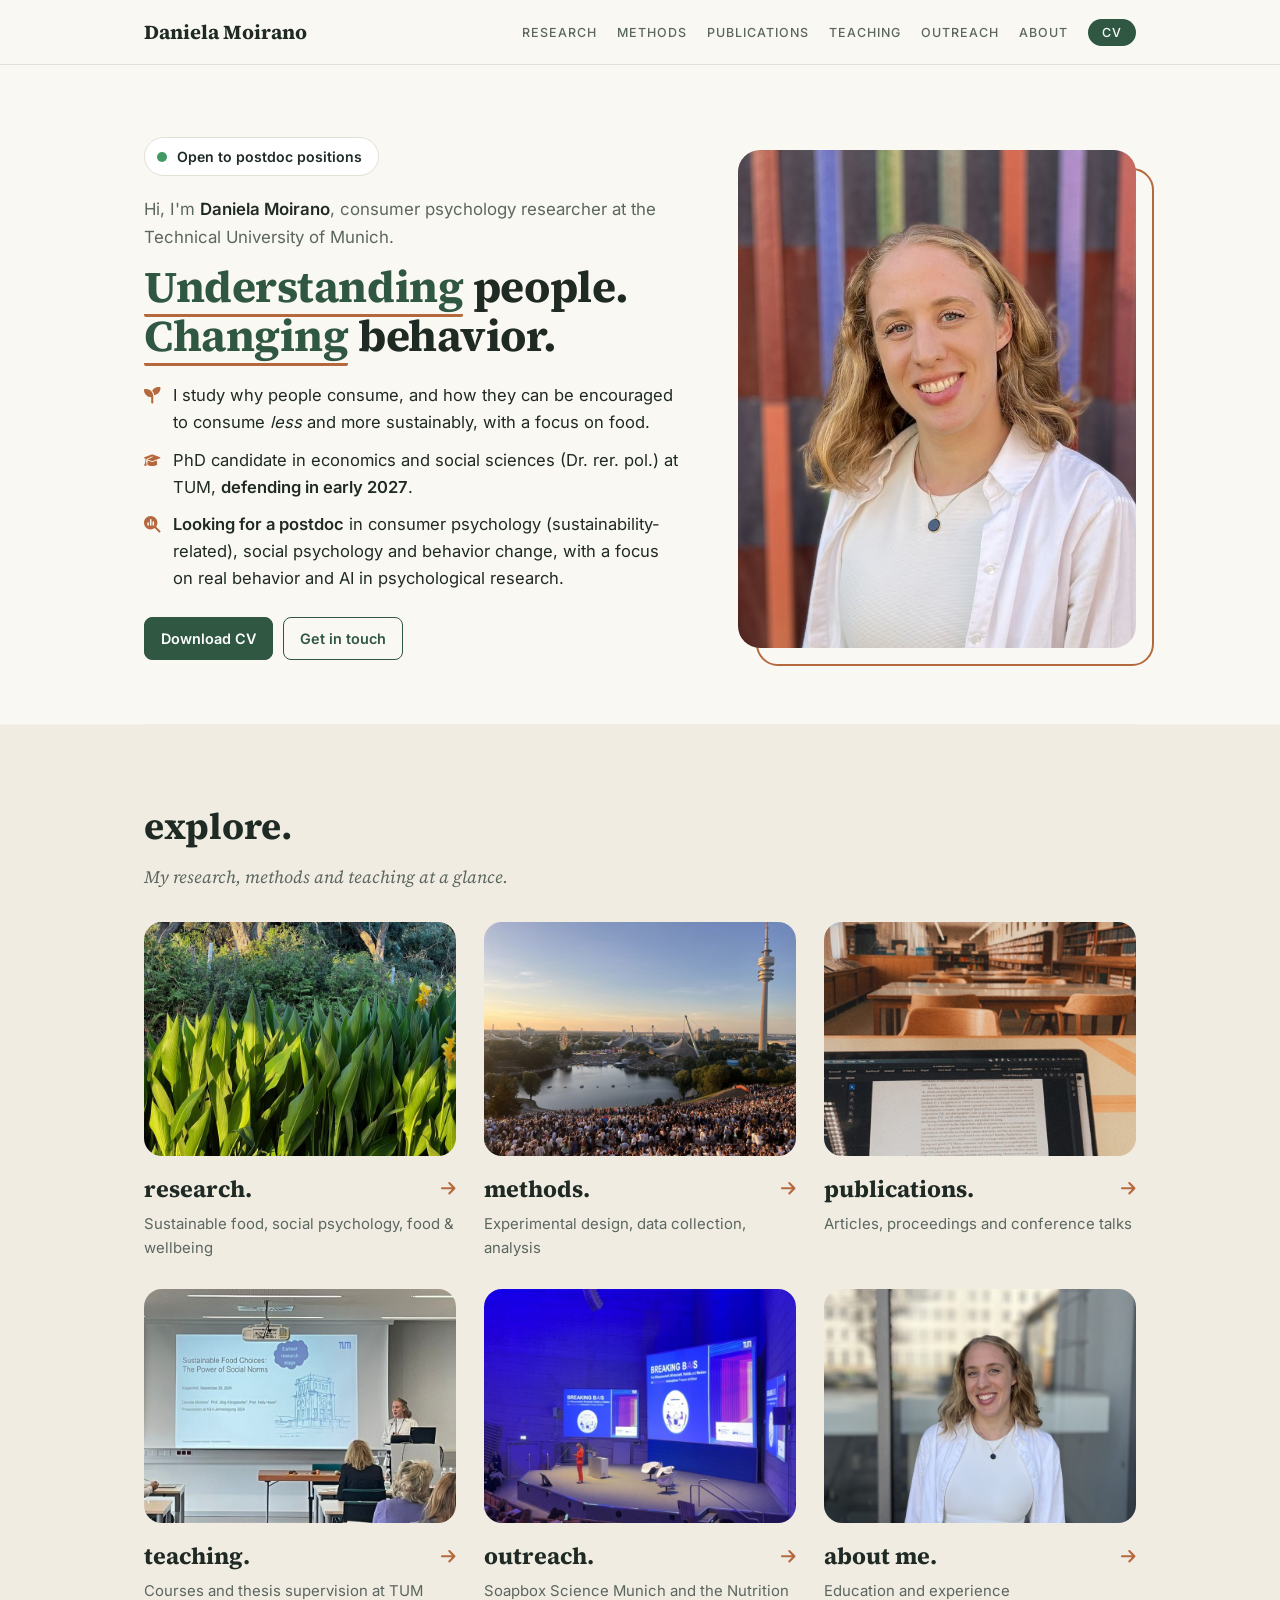
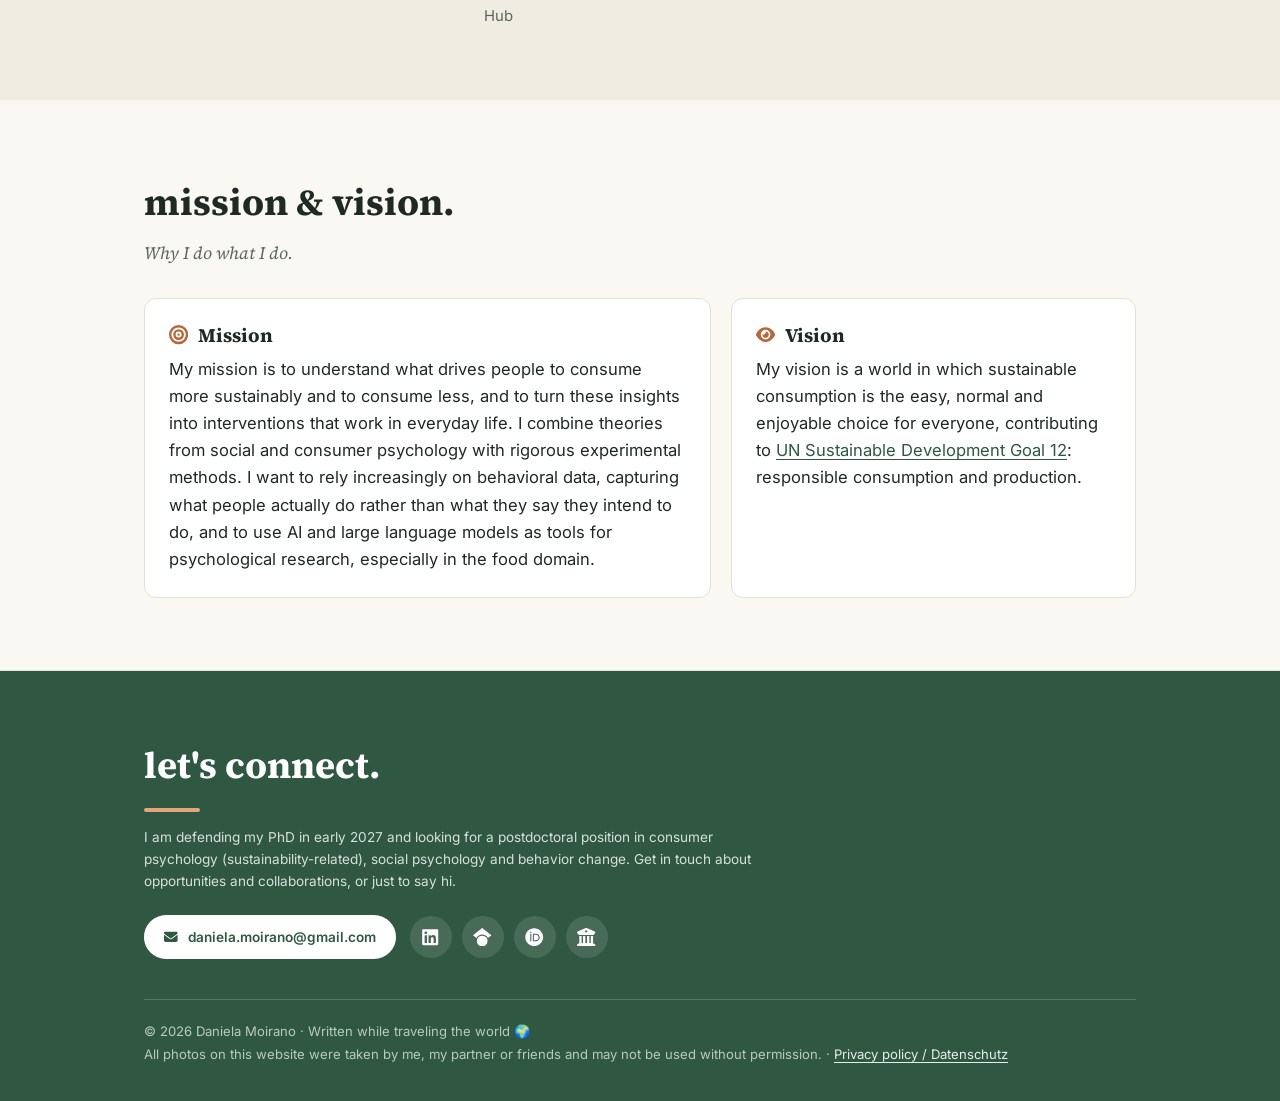
==== index.html @ 299b9a3d "Add files via upload" ====
<!doctype html>
<html lang="en-US">
<head>
<meta charset="utf-8">
<meta name="viewport" content="width=device-width, initial-scale=1">
<title>Daniela Moirano</title>
<meta name="description" content="Daniela Moirano is a consumer psychology researcher at the Technical University of Munich studying sustainable and reduced consumption. Defending her PhD in early 2027 and looking for a postdoc.">

<link rel="stylesheet" href="style.css">
</head>
<body>
<header>
  <div class="wrap bar">
    <a class="brand" href="index.html">Daniela Moirano</a>
    <nav>
      <button class="menu-btn" aria-label="Open menu" onclick="document.getElementById('nav').classList.toggle('open')">Menu</button>
      <ul id="nav">
        <li><a href="research.html">Research</a></li>
        <li><a href="methods.html">Methods</a></li>
        <li><a href="publications.html">Publications</a></li>
        <li><a href="teaching.html">Teaching</a></li>
        <li><a href="outreach.html">Outreach</a></li>
        <li><a href="about.html">About</a></li>
        <li><a class="cv" href="CV_Daniela_Moirano.pdf" target="_blank" rel="noopener">CV</a></li>
      </ul>
    </nav>
  </div>
</header>
<main class="wrap">
  <div class="home-hero">
    <div>
      <p class="status"><span class="dot" aria-hidden="true"></span>Open to postdoc positions</p>
      <p class="hello">Hi, I'm <strong>Daniela Moirano</strong>, consumer psychology researcher at the Technical University of Munich.</p>
      <h1 class="big"><span class="hl">Understanding</span> people.<br><span class="hl">Changing</span> behavior.</h1>
      <ul class="facts">
        <li><svg class="ic" viewBox="0 0 512 512" aria-hidden="true"><path d="M512 32c0 113.6-84.6 207.5-194.2 222c-7.1-53.4-30.6-101.6-65.3-139.3C290.8 46.3 364 0 448 0l32 0c17.7 0 32 14.3 32 32zM0 96C0 78.3 14.3 64 32 64l32 0c123.7 0 224 100.3 224 224l0 32 0 160c0 17.7-14.3 32-32 32s-32-14.3-32-32l0-160C100.3 320 0 219.7 0 96z"/></svg><span>I study why people consume, and how they can be encouraged to consume <em>less</em> and more sustainably, with a focus on food.</span></li>
        <li><svg class="ic" viewBox="0 0 640 512" aria-hidden="true"><path d="M320 32c-8.1 0-16.1 1.4-23.7 4.1L15.8 137.4C6.3 140.9 0 149.9 0 160s6.3 19.1 15.8 22.6l57.9 20.9C57.3 229.3 48 259.8 48 291.9l0 28.1c0 28.4-10.8 57.7-22.3 80.8c-6.5 13-13.9 25.8-22.5 37.6C0 442.7-.9 448.3 .9 453.4s6 8.9 11.2 10.2l64 16c4.2 1.1 8.7 .3 12.4-2s6.3-6.1 7.1-10.4c8.6-42.8 4.3-81.2-2.1-108.7C90.3 344.3 86 329.8 80 316.5l0-24.6c0-30.2 10.2-58.7 27.9-81.5c12.9-15.5 29.6-28 49.2-35.7l157-61.7c8.2-3.2 17.5 .8 20.7 9s-.8 17.5-9 20.7l-157 61.7c-12.4 4.9-23.3 12.4-32.2 21.6l159.6 57.6c7.6 2.7 15.6 4.1 23.7 4.1s16.1-1.4 23.7-4.1L624.2 182.6c9.5-3.4 15.8-12.5 15.8-22.6s-6.3-19.1-15.8-22.6L343.7 36.1C336.1 33.4 328.1 32 320 32zM128 408c0 35.3 86 72 192 72s192-36.7 192-72L496.7 262.6 354.5 314c-11.1 4-22.8 6-34.5 6s-23.5-2-34.5-6L143.3 262.6 128 408z"/></svg><span>PhD candidate in economics and social sciences (Dr. rer. pol.) at TUM, <strong>defending in early 2027</strong>.</span></li>
        <li><svg class="ic" viewBox="0 0 512 512" aria-hidden="true"><path d="M416 208c0 45.9-14.9 88.3-40 122.7L502.6 457.4c12.5 12.5 12.5 32.8 0 45.3s-32.8 12.5-45.3 0L330.7 376c-34.4 25.2-76.8 40-122.7 40C93.1 416 0 322.9 0 208S93.1 0 208 0S416 93.1 416 208zm-312 8l0 64c0 13.3 10.7 24 24 24s24-10.7 24-24l0-64c0-13.3-10.7-24-24-24s-24 10.7-24 24zm80-96l0 160c0 13.3 10.7 24 24 24s24-10.7 24-24l0-160c0-13.3-10.7-24-24-24s-24 10.7-24 24zm80 64l0 96c0 13.3 10.7 24 24 24s24-10.7 24-24l0-96c0-13.3-10.7-24-24-24s-24 10.7-24 24z"/></svg><span><strong>Looking for a postdoc</strong> in consumer psychology (sustainability-related), social psychology and behavior change, with a focus on real behavior and AI in psychological research.</span></li>
      </ul>
      <div class="links">
        <a class="btn primary" href="CV_Daniela_Moirano.pdf" target="_blank" rel="noopener">Download CV</a>
        <a class="btn" href="#contact">Get in touch</a>
      </div>
    </div>
    <div class="portrait-wrap"><img src="portrait.jpg" alt="Portrait of Daniela Moirano"></div>
  </div>

  <section id="explore">
    <h2 class="lower">explore.</h2>
    <p class="kicker">My research, methods and teaching at a glance.</p>
    <div class="tiles">
    <a class="tile" href="research.html">
      <div class="img"><img src="tile-research.jpg" alt="Green leaves in evening sunlight" loading="lazy"></div>
      <div class="cap"><span>research.</span><svg class="ic" viewBox="0 0 448 512" aria-hidden="true"><path d="M438.6 278.6c12.5-12.5 12.5-32.8 0-45.3l-160-160c-12.5-12.5-32.8-12.5-45.3 0s-12.5 32.8 0 45.3L338.8 224 32 224c-17.7 0-32 14.3-32 32s14.3 32 32 32l306.7 0L233.4 393.4c-12.5 12.5-12.5 32.8 0 45.3s32.8 12.5 45.3 0l160-160z"/></svg></div>
      <p>Sustainable food, social psychology, food &amp; wellbeing</p>
    </a>
    <a class="tile" href="methods.html">
      <div class="img"><img src="tile-methods.jpg" alt="A large crowd at the Olympiapark in Munich" loading="lazy"></div>
      <div class="cap"><span>methods.</span><svg class="ic" viewBox="0 0 448 512" aria-hidden="true"><path d="M438.6 278.6c12.5-12.5 12.5-32.8 0-45.3l-160-160c-12.5-12.5-32.8-12.5-45.3 0s-12.5 32.8 0 45.3L338.8 224 32 224c-17.7 0-32 14.3-32 32s14.3 32 32 32l306.7 0L233.4 393.4c-12.5 12.5-12.5 32.8 0 45.3s32.8 12.5 45.3 0l160-160z"/></svg></div>
      <p>Experimental design, data collection, analysis</p>
    </a>
    <a class="tile" href="publications.html">
      <div class="img"><img src="tile-publications.jpg" alt="Reading research papers in a university library" loading="lazy"></div>
      <div class="cap"><span>publications.</span><svg class="ic" viewBox="0 0 448 512" aria-hidden="true"><path d="M438.6 278.6c12.5-12.5 12.5-32.8 0-45.3l-160-160c-12.5-12.5-32.8-12.5-45.3 0s-12.5 32.8 0 45.3L338.8 224 32 224c-17.7 0-32 14.3-32 32s14.3 32 32 32l306.7 0L233.4 393.4c-12.5 12.5-12.5 32.8 0 45.3s32.8 12.5 45.3 0l160-160z"/></svg></div>
      <p>Articles, proceedings and conference talks</p>
    </a>
    <a class="tile" href="teaching.html">
      <div class="img"><img src="tile-teaching.jpg" alt="Daniela Moirano presenting at the Konsum &amp; Verhalten conference in Klagenfurt" loading="lazy"></div>
      <div class="cap"><span>teaching.</span><svg class="ic" viewBox="0 0 448 512" aria-hidden="true"><path d="M438.6 278.6c12.5-12.5 12.5-32.8 0-45.3l-160-160c-12.5-12.5-32.8-12.5-45.3 0s-12.5 32.8 0 45.3L338.8 224 32 224c-17.7 0-32 14.3-32 32s14.3 32 32 32l306.7 0L233.4 393.4c-12.5 12.5-12.5 32.8 0 45.3s32.8 12.5 45.3 0l160-160z"/></svg></div>
      <p>Courses and thesis supervision at TUM</p>
    </a>
    <a class="tile" href="outreach.html">
      <div class="img"><img src="tile-outreach.jpg" alt="The Breaking BAIS event in a lecture hall at the Technical University of Munich" loading="lazy"></div>
      <div class="cap"><span>outreach.</span><svg class="ic" viewBox="0 0 448 512" aria-hidden="true"><path d="M438.6 278.6c12.5-12.5 12.5-32.8 0-45.3l-160-160c-12.5-12.5-32.8-12.5-45.3 0s-12.5 32.8 0 45.3L338.8 224 32 224c-17.7 0-32 14.3-32 32s14.3 32 32 32l306.7 0L233.4 393.4c-12.5 12.5-12.5 32.8 0 45.3s32.8 12.5 45.3 0l160-160z"/></svg></div>
      <p>Soapbox Science Munich and the Nutrition Hub</p>
    </a>
    <a class="tile" href="about.html">
      <div class="img"><img src="tile-about.jpg" alt="Portrait of Daniela Moirano" loading="lazy"></div>
      <div class="cap"><span>about me.</span><svg class="ic" viewBox="0 0 448 512" aria-hidden="true"><path d="M438.6 278.6c12.5-12.5 12.5-32.8 0-45.3l-160-160c-12.5-12.5-32.8-12.5-45.3 0s-12.5 32.8 0 45.3L338.8 224 32 224c-17.7 0-32 14.3-32 32s14.3 32 32 32l306.7 0L233.4 393.4c-12.5 12.5-12.5 32.8 0 45.3s32.8 12.5 45.3 0l160-160z"/></svg></div>
      <p>Education and experience</p>
    </a>
    </div>
  </section>

  <section id="mission">
    <h2 class="lower">mission &amp; vision.</h2>
    <p class="kicker">Why I do what I do.</p>
    <div class="mv">
      <div class="card">
        <h3><svg class="ic" viewBox="0 0 512 512" aria-hidden="true"><path d="M448 256A192 192 0 1 0 64 256a192 192 0 1 0 384 0zM0 256a256 256 0 1 1 512 0A256 256 0 1 1 0 256zm256 80a80 80 0 1 0 0-160 80 80 0 1 0 0 160zm0-224a144 144 0 1 1 0 288 144 144 0 1 1 0-288zM224 256a32 32 0 1 1 64 0 32 32 0 1 1 -64 0z"/></svg> Mission</h3>
        <p style="margin:0">My mission is to understand what drives people to consume more sustainably and to consume less, and to turn these insights into interventions that work in everyday life. I combine theories from social and consumer psychology with rigorous experimental methods. I want to rely increasingly on behavioral data, capturing what people actually do rather than what they say they intend to do, and to use AI and large language models as tools for psychological research, especially in the food domain.</p>
      </div>
      <div class="card vision">
        <h3><svg class="ic" viewBox="0 0 576 512" aria-hidden="true"><path d="M288 32c-80.8 0-145.5 36.8-192.6 80.6C48.6 156 17.3 208 2.5 243.7c-3.3 7.9-3.3 16.7 0 24.6C17.3 304 48.6 356 95.4 399.4C142.5 443.2 207.2 480 288 480s145.5-36.8 192.6-80.6c46.8-43.5 78.1-95.4 93-131.1c3.3-7.9 3.3-16.7 0-24.6c-14.9-35.7-46.2-87.7-93-131.1C433.5 68.8 368.8 32 288 32zM144 256a144 144 0 1 1 288 0 144 144 0 1 1 -288 0zm144-64c0 35.3-28.7 64-64 64c-7.1 0-13.9-1.2-20.3-3.3c-5.5-1.8-11.9 1.6-11.7 7.4c.3 6.9 1.3 13.8 3.2 20.7c13.7 51.2 66.4 81.6 117.6 67.9s81.6-66.4 67.9-117.6c-11.1-41.5-47.8-69.4-88.6-71.1c-5.8-.2-9.2 6.1-7.4 11.7c2.1 6.4 3.3 13.2 3.3 20.3z"/></svg> Vision</h3>
        <p style="margin:0">My vision is a world in which sustainable consumption is the easy, normal and enjoyable choice for everyone, contributing to <a href="https://sdgs.un.org/goals/goal12" target="_blank" rel="noopener">UN Sustainable Development Goal 12</a>: responsible consumption and production.</p>
      </div>
    </div>
  </section>
</main>
<footer class="connect" id="contact">
  <div class="wrap">
    <h2>let's connect.</h2>
    <p>I am defending my PhD in early 2027 and looking for a postdoctoral position in consumer psychology (sustainability-related), social psychology and behavior change. Get in touch about opportunities and collaborations, or just to say hi.</p>
    <div class="row">
      <a class="mailbtn" href="mailto:daniela.moirano@gmail.com"><svg class="ic" viewBox="0 0 512 512" aria-hidden="true"><path d="M48 64C21.5 64 0 85.5 0 112c0 15.1 7.1 29.3 19.2 38.4L236.8 313.6c11.4 8.5 27 8.5 38.4 0L492.8 150.4c12.1-9.1 19.2-23.3 19.2-38.4c0-26.5-21.5-48-48-48L48 64zM0 176L0 384c0 35.3 28.7 64 64 64l384 0c35.3 0 64-28.7 64-64l0-208L294.4 339.2c-22.8 17.1-54 17.1-76.8 0L0 176z"/></svg> daniela.moirano@gmail.com</a>
      <ul class="social">
        <li><a href="https://www.linkedin.com/in/daniela-moirano/" target="_blank" rel="noopener" aria-label="LinkedIn" title="LinkedIn"><svg class="ic" viewBox="0 0 448 512" aria-hidden="true"><path d="M416 32H31.9C14.3 32 0 46.5 0 64.3v383.4C0 465.5 14.3 480 31.9 480H416c17.6 0 32-14.5 32-32.3V64.3c0-17.8-14.4-32.3-32-32.3zM135.4 416H69V202.2h66.5V416zm-33.2-243c-21.3 0-38.5-17.3-38.5-38.5S80.9 96 102.2 96c21.2 0 38.5 17.3 38.5 38.5 0 21.3-17.2 38.5-38.5 38.5zm282.1 243h-66.4V312c0-24.8-.5-56.7-34.5-56.7-34.6 0-39.9 27-39.9 54.9V416h-66.4V202.2h63.7v29.2h.9c8.9-16.8 30.6-34.5 62.9-34.5 67.2 0 79.7 44.3 79.7 101.9V416z"/></svg></a></li>
        <li><a href="https://scholar.google.de/citations?hl=de&amp;user=YEidWJoAAAAJ" target="_blank" rel="noopener" aria-label="Google Scholar" title="Google Scholar"><svg class="ic" viewBox="0 0 512 512" aria-hidden="true"><path d="M390.9 298.5c0 0 0 .1 .1 .1c9.2 19.4 14.4 41.1 14.4 64C405.3 445.1 338.5 512 256 512s-149.3-66.9-149.3-149.3c0-22.9 5.2-44.6 14.4-64h0c1.7-3.6 3.6-7.2 5.6-10.7c4.4-7.6 9.4-14.7 15-21.3c27.4-32.6 68.5-53.3 114.4-53.3c33.6 0 64.6 11.1 89.6 29.9c9.1 6.9 17.4 14.7 24.8 23.5c5.6 6.6 10.6 13.8 15 21.3c2 3.4 3.8 7 5.5 10.5zm26.4-18.8c-30.1-58.4-91-98.4-161.3-98.4s-131.2 40-161.3 98.4L0 202.7 256 0 512 202.7l-94.7 77.1z"/></svg></a></li>
        <li><a href="https://orcid.org/0009-0006-2836-2953" target="_blank" rel="noopener" aria-label="ORCID" title="ORCID"><svg class="ic" viewBox="0 0 512 512" aria-hidden="true"><path d="M294.75 188.19h-45.92V342h47.47c67.62 0 83.12-51.34 83.12-76.91 0-41.64-26.54-76.9-84.67-76.9zM256 8C119 8 8 119 8 256s111 248 248 248 248-111 248-248S393 8 256 8zm-80.79 360.76h-29.84v-207.5h29.84zm-14.92-231.14a19.57 19.57 0 1 1 19.57-19.57 19.64 19.64 0 0 1-19.57 19.57zM300 369h-81V161.26h80.6c76.73 0 110.44 54.83 110.44 103.85C410 318.39 368.38 369 300 369z"/></svg></a></li>
        <li><a href="https://www.hs.mh.tum.de/mgt/team/wissenschaftliche-mitarbeiter-innen/kurzprofil-daniela-moirano/" target="_blank" rel="noopener" aria-label="Institutional profile at TUM" title="Institutional profile (TUM)"><svg class="ic" viewBox="0 0 512 512" aria-hidden="true"><path d="M243.4 2.6l-224 96c-14 6-21.8 21-18.7 35.8S16.8 160 32 160l0 8c0 13.3 10.7 24 24 24l400 0c13.3 0 24-10.7 24-24l0-8c15.2 0 28.3-10.7 31.3-25.6s-4.8-29.9-18.7-35.8l-224-96c-8-3.4-17.2-3.4-25.2 0zM128 224l-64 0 0 196.3c-.6 .3-1.2 .7-1.8 1.1l-48 32c-11.7 7.8-17 22.4-12.9 35.9S17.9 512 32 512l448 0c14.1 0 26.5-9.2 30.6-22.7s-1.1-28.1-12.9-35.9l-48-32c-.6-.4-1.2-.7-1.8-1.1L448 224l-64 0 0 192-40 0 0-192-64 0 0 192-48 0 0-192-64 0 0 192-40 0 0-192zM256 64a32 32 0 1 1 0 64 32 32 0 1 1 0-64z"/></svg></a></li>
      </ul>
    </div>
    <div class="legal">© <span class="yr">2026</span> Daniela Moirano · Written while traveling the world 🌍<br>All photos on this website were taken by me, my partner or friends and may not be used without permission. · <a href="privacy.html">Privacy policy / Datenschutz</a></div>
  </div>
</footer>
<script>document.querySelectorAll('.yr').forEach(e=>e.textContent=new Date().getFullYear());</script>
</body>
</html>
---- style.css ----
/* Fonts: Inter and Source Serif 4 (SIL Open Font License), hosted locally */
@font-face{font-family:"Inter"; font-style:normal; font-weight:400; font-display:swap; src:url("inter-latin-400-normal.woff2") format("woff2")}
@font-face{font-family:"Inter"; font-style:normal; font-weight:500; font-display:swap; src:url("inter-latin-500-normal.woff2") format("woff2")}
@font-face{font-family:"Inter"; font-style:normal; font-weight:600; font-display:swap; src:url("inter-latin-600-normal.woff2") format("woff2")}
@font-face{font-family:"Source Serif 4"; font-style:normal; font-weight:400; font-display:swap; src:url("source-serif-4-latin-400-normal.woff2") format("woff2")}
@font-face{font-family:"Source Serif 4"; font-style:normal; font-weight:600; font-display:swap; src:url("source-serif-4-latin-600-normal.woff2") format("woff2")}
@font-face{font-family:"Source Serif 4"; font-style:normal; font-weight:700; font-display:swap; src:url("source-serif-4-latin-700-normal.woff2") format("woff2")}
@font-face{font-family:"Source Serif 4"; font-style:italic; font-weight:400; font-display:swap; src:url("source-serif-4-latin-400-italic.woff2") format("woff2")}

  :root{
    --bg:#faf8f3; --surface:#ffffff; --ink:#1f2a24; --muted:#5b665f;
    --line:#e3e0d6; --green:#2f5741; --green-soft:#e6eee7; --accent:#b5683c;
    --serif:"Source Serif 4", Georgia, serif;
    --sans:"Inter", system-ui, -apple-system, Segoe UI, sans-serif;
  }
  *{box-sizing:border-box}
  html{scroll-behavior:smooth; scroll-padding-top:72px}
  body{margin:0; background:var(--bg); color:var(--ink); font-family:var(--sans); font-size:16.5px; line-height:1.65}
  a{color:var(--green); text-underline-offset:3px}
  a:hover{color:var(--accent)}
  img{max-width:100%}
  .wrap{max-width:1040px; margin:0 auto; padding:0 24px}

  header{position:sticky; top:0; z-index:10; background:rgba(250,248,243,.94); backdrop-filter:blur(6px); border-bottom:1px solid var(--line)}
  .bar{display:flex; align-items:center; justify-content:space-between; gap:16px; height:64px}
  .brand{font-family:var(--serif); font-weight:700; font-size:1.25rem; color:var(--ink); text-decoration:none; white-space:nowrap}
  nav ul{list-style:none; display:flex; gap:20px; margin:0; padding:0}
  nav a{color:var(--muted); text-decoration:none; font-size:.92rem; font-weight:500}
  nav a:hover{color:var(--green)}
  .menu-btn{display:none; background:none; border:1px solid var(--line); border-radius:8px; padding:6px 10px; font:inherit; color:var(--ink)}

  .hero{display:grid; grid-template-columns:260px 1fr; gap:48px; align-items:center; padding:64px 0 48px}
  .photo{width:260px; height:325px; border-radius:14px; object-fit:cover; object-position:center 20%; display:block; background:var(--green-soft)}
  .eyebrow{font-size:.82rem; letter-spacing:.12em; text-transform:uppercase; color:var(--accent); font-weight:600; margin:0 0 10px}
  h1{font-family:var(--serif); font-size:2.7rem; line-height:1.15; margin:0 0 6px}
  .role{color:var(--muted); margin:0 0 20px; font-size:1.05rem}
  .lead{font-size:1.08rem; margin:0 0 20px}
  .tags{display:flex; flex-wrap:wrap; gap:8px; margin:0 0 22px; padding:0; list-style:none}
  .tags li{background:var(--green-soft); color:var(--green); border-radius:999px; padding:4px 12px; font-size:.85rem; font-weight:500}
  .links{display:flex; flex-wrap:wrap; gap:10px}
  .btn{display:inline-block; padding:9px 16px; border-radius:8px; border:1px solid var(--green); color:var(--green); text-decoration:none; font-weight:600; font-size:.9rem}
  .btn.primary{background:var(--green); color:#fff}
  .btn:hover{background:var(--accent); border-color:var(--accent); color:#fff}

  section{padding:56px 0; border-top:1px solid var(--line)}
  h2{font-family:var(--serif); font-size:1.85rem; margin:0 0 8px}
  .sub{color:var(--muted); margin:0 0 32px; max-width:720px}
  h3{font-family:var(--serif); font-size:1.2rem; margin:0 0 8px; line-height:1.3}
  .grid{display:grid; grid-template-columns:repeat(2,1fr); gap:20px}
  .card{background:var(--surface); border:1px solid var(--line); border-radius:12px; padding:24px}
  .card p{margin:0 0 10px}
  .card .meta{font-size:.86rem; color:var(--muted); margin:0}
  .card .num{font-family:var(--serif); color:var(--accent); font-weight:700; font-size:.95rem; display:block; margin-bottom:6px}

  .skills{display:grid; grid-template-columns:repeat(3,1fr); gap:20px}
  .skills ul{margin:0; padding-left:18px}
  .skills li{margin-bottom:4px}

  .pubs{list-style:none; padding:0; margin:0}
  .pubs li{padding:14px 0; border-bottom:1px dashed var(--line)}
  .pubs .status{display:inline-block; font-size:.74rem; font-weight:600; text-transform:uppercase; letter-spacing:.06em; color:var(--accent); margin-right:6px}
  .pubs .talk{color:var(--muted); font-size:.92rem}
  h3.group{font-family:var(--sans); font-size:.85rem; text-transform:uppercase; letter-spacing:.1em; color:var(--muted); margin:30px 0 4px}

  .timeline{list-style:none; padding:0; margin:0}
  .timeline li{display:grid; grid-template-columns:150px 1fr; gap:20px; padding:14px 0; border-bottom:1px solid var(--line)}
  .timeline .when{color:var(--muted); font-size:.92rem; font-variant-numeric:tabular-nums}
  .timeline strong{display:block}
  .timeline .note{color:var(--muted); font-size:.92rem; display:block}

  .outreach{display:grid; grid-template-columns:1.1fr 1fr; gap:32px; align-items:center}
  .gallery{display:grid; grid-template-columns:1fr; gap:12px; max-width:380px; justify-self:center}
  .gallery img{width:100%; aspect-ratio:3/4; object-fit:cover; border-radius:12px; display:block}
  blockquote{margin:0 0 16px; padding-left:16px; border-left:3px solid var(--accent); font-family:var(--serif); font-size:1.15rem}

  .contact{display:grid; grid-template-columns:1fr 1fr; gap:32px; align-items:start}
  .contact ul{list-style:none; padding:0; margin:0}
  .contact li{padding:8px 0; border-bottom:1px solid var(--line)}
  .contact span{display:inline-block; width:130px; color:var(--muted); font-size:.9rem}

  footer{padding:32px 0 48px; color:var(--muted); font-size:.85rem; border-top:1px solid var(--line)}


  /* Icons: Font Awesome Free (CC BY 4.0, https://fontawesome.com) */
  .ic{width:1em; height:1em; fill:currentColor; vertical-align:-.125em}
  .social{display:flex; flex-wrap:wrap; gap:10px; margin:20px 0 0; padding:0; list-style:none}
  .social a{display:flex; align-items:center; justify-content:center; width:42px; height:42px; border-radius:50%; background:var(--green-soft); color:var(--green); font-size:1.15rem; text-decoration:none; transition:background .15s,color .15s}
  .social a:hover{background:var(--green); color:#fff}
  .mv{display:grid; grid-template-columns:1.4fr 1fr; gap:20px}
  .mv .card h3{display:flex; align-items:center; gap:10px}
  .mv .card h3 .ic{color:var(--accent)}
    .pub{display:grid; grid-template-columns:96px 1fr; gap:20px; align-items:start; padding:18px 0; border-bottom:1px dashed var(--line)}
  .thumb{width:96px; height:96px; border-radius:12px; display:flex; flex-direction:column; align-items:center; justify-content:center; gap:6px; color:#fff; font-size:.7rem; font-weight:600; letter-spacing:.06em; text-transform:uppercase}
  .thumb .ic{font-size:2rem}
  .t1{background:linear-gradient(150deg,#4f7d60,#2f5741)} .t2{background:linear-gradient(150deg,#c98656,#a3582f)}
  .t3{background:linear-gradient(150deg,#56707f,#344955)} .t4{background:linear-gradient(150deg,#8ea86a,#5e7a43)}
  .pub p{margin:0}
  .pub .status{display:inline-block; font-size:.74rem; font-weight:600; text-transform:uppercase; letter-spacing:.06em; color:var(--accent); margin-right:6px}
  .plinks{display:flex; flex-wrap:wrap; gap:8px; margin-top:8px}
  .plinks a{font-size:.8rem; font-weight:600; text-decoration:none; border:1px solid var(--line); border-radius:6px; padding:3px 9px; background:var(--surface)}
  .plinks a:hover{border-color:var(--accent)}
  .contact li .ic{color:var(--green); margin-right:10px; width:1.05em}
  @media (max-width:880px){ .mv{grid-template-columns:1fr} .pub{grid-template-columns:72px 1fr; gap:14px} .thumb{width:72px; height:72px} .thumb .ic{font-size:1.5rem} }


  /* Stronger section separation: alternating full-width bands and accented headings */
  section{padding:72px 0; border-top:none}
  main > section:nth-of-type(odd){background:#f0ece2; box-shadow:0 0 0 100vmax #f0ece2; clip-path:inset(0 -100vmax)}
  main > section:nth-of-type(odd) .card{border-color:#e0dacb}
  h2{font-size:2.15rem; margin-bottom:12px}
  h2::after{content:""; display:block; width:56px; height:4px; border-radius:2px; background:var(--accent); margin-top:12px}
  .hero{padding-bottom:64px}

  @media (max-width:880px){
    nav ul{display:none; position:absolute; top:64px; left:0; right:0; flex-direction:column; gap:0; background:var(--bg); border-bottom:1px solid var(--line); padding:8px 24px}
    nav ul.open{display:flex}
    nav li a{display:block; padding:10px 0}
    .menu-btn{display:block}
    .hero{grid-template-columns:1fr; gap:28px; padding-top:40px}
    .photo{width:180px; height:225px}
    h1{font-size:2.1rem}
    .grid,.skills,.contact,.outreach{grid-template-columns:1fr}
    .timeline li{grid-template-columns:1fr; gap:2px}
  }

  /* ---------- Multi-page additions ---------- */
  header nav a.cv{color:#fff; background:var(--green); padding:6px 14px; border-radius:999px}
  header nav a.cv:hover{background:var(--accent); color:#fff}
  header nav a[aria-current="page"]{color:var(--green); box-shadow:inset 0 -2px 0 var(--accent)}
  header nav a{text-transform:uppercase; letter-spacing:.08em; font-size:.78rem}

  /* Home hero */
  .home-hero{display:grid; grid-template-columns:1.35fr 1fr; gap:56px; align-items:center; padding:72px 0 64px}
  .hello{font-size:1.05rem; color:var(--muted); margin:0 0 10px}
  .hello strong{color:var(--ink)}
  .big{font-family:var(--serif); font-size:2.75rem; line-height:1.12; margin:0 0 22px; font-weight:700; letter-spacing:-.01em}
  .big a{color:var(--green); text-decoration:none; background:linear-gradient(var(--accent),var(--accent)) 0 100%/100% 3px no-repeat; transition:color .15s, background-size .2s}
  .big a:hover{color:var(--accent); background-size:100% 100%; color:#fff}
  .big .hl{color:var(--green); background:linear-gradient(var(--accent),var(--accent)) 0 100%/100% 3px no-repeat; transition:color .15s, background-size .2s; border-radius:2px; cursor:default}
  .big .hl:hover{background-size:100% 100%; color:#fff}
  .status{display:inline-flex; align-items:center; gap:10px; background:var(--surface); border:1px solid var(--line); border-radius:999px; padding:7px 16px 7px 12px; font-size:.88rem; font-weight:600; color:var(--ink); margin:0 0 20px}
  .dot{width:10px; height:10px; border-radius:50%; background:#3f9a62; box-shadow:0 0 0 0 rgba(63,154,98,.6); animation:pulse 2s infinite}
  @keyframes pulse{0%{box-shadow:0 0 0 0 rgba(63,154,98,.55)}70%{box-shadow:0 0 0 10px rgba(63,154,98,0)}100%{box-shadow:0 0 0 0 rgba(63,154,98,0)}}
  @media (prefers-reduced-motion: reduce){.dot{animation:none}}
  .facts{list-style:none; padding:0; margin:0 0 24px; display:grid; gap:10px}
  .facts li{display:flex; gap:12px; align-items:flex-start}
  .facts .ic{color:var(--accent); margin-top:5px; flex:none}
  .portrait-wrap{position:relative}
  .portrait-wrap img{width:100%; aspect-ratio:4/5; object-fit:cover; border-radius:22px; display:block}
  .portrait-wrap::before{content:""; position:absolute; inset:18px -18px -18px 18px; border:2px solid var(--accent); border-radius:22px; z-index:-1}

  /* Section headings in the austin-dsouza style */
  .lower{font-family:var(--serif); font-size:2.3rem; margin:0 0 6px; text-transform:lowercase}
  .lower::after{content:none}
  .kicker{font-family:var(--serif); font-style:italic; color:var(--muted); margin:0 0 30px; font-size:1.08rem}

  /* Tiles */
  .tiles{display:grid; grid-template-columns:repeat(3,1fr); gap:28px}
  .tile{display:block; text-decoration:none; color:var(--ink)}
  .tile .img{border-radius:18px; overflow:hidden; aspect-ratio:4/3; background:var(--green-soft); position:relative}
  .tile .img img,.tile .img svg{width:100%; height:100%; object-fit:cover; display:block; transition:transform .45s ease}
  .tile:hover .img img,.tile:hover .img svg{transform:scale(1.05)}
  .tile .cap{display:flex; align-items:baseline; justify-content:space-between; margin-top:14px}
  .tile .cap span{font-family:var(--serif); font-size:1.45rem; font-weight:700}
  .tile .cap .ic{color:var(--accent); transition:transform .2s}
  .tile:hover .cap .ic{transform:translateX(5px)}
  .tile p{margin:4px 0 0; color:var(--muted); font-size:.93rem}

  /* Subpage hero */
  .page-hero{padding:64px 0 8px}
  .page-hero .lower{font-size:3rem}
  .crumb{font-size:.78rem; text-transform:uppercase; letter-spacing:.12em; color:var(--accent); font-weight:600; margin:0 0 10px}
  .crumb a{color:inherit; text-decoration:none}
  .page-body{padding:24px 0 72px}
  .page-body section{padding:0; background:none!important; box-shadow:none!important; clip-path:none!important}
  .next{display:flex; justify-content:space-between; gap:16px; flex-wrap:wrap; padding:28px 0 64px; border-top:1px solid var(--line)}
  .next a{font-family:var(--serif); font-size:1.3rem; font-weight:700; text-decoration:none; display:inline-flex; align-items:center; gap:10px; color:var(--green); text-transform:none; letter-spacing:0}
  .next a:hover{color:var(--accent)}
  .next small{display:block; font-family:var(--sans); font-size:.75rem; text-transform:uppercase; letter-spacing:.12em; color:var(--muted); font-weight:600}

  /* Footer / let's connect */
  .connect{background:var(--green); color:#eef3ef; padding:64px 0 36px; margin-top:0}
  .connect h2{color:#fff; text-transform:lowercase; font-size:2.3rem}
  .connect h2::after{background:#e3a57c}
  .connect p{max-width:620px; color:#d6e2d9}
  .connect .row{display:flex; flex-wrap:wrap; gap:14px; align-items:center; margin:22px 0 40px}
  .connect .mailbtn{display:inline-flex; align-items:center; gap:10px; background:#fff; color:var(--green); padding:11px 20px; border-radius:999px; font-weight:600; text-decoration:none}
  .connect .mailbtn:hover{background:#e3a57c; color:#fff}
  .connect .social a{background:rgba(255,255,255,.12); color:#fff}
  .connect .social a:hover{background:#fff; color:var(--green)}
  .connect .social{margin:0}
  .connect .legal{border-top:1px solid rgba(255,255,255,.18); padding-top:20px; font-size:.82rem; line-height:1.7; color:#b9cbbd}

  @media (max-width:880px){
    .home-hero{grid-template-columns:1fr; gap:36px; padding-top:40px}
    .home-hero .portrait-wrap{max-width:300px; order:-1}
    .big{font-size:2.2rem}
    .tiles{grid-template-columns:1fr 1fr; gap:18px}
    .page-hero .lower{font-size:2.3rem}
  }
  .quals{margin-top:56px}
  .quals h3, .offclock h3{font-size:1.4rem}
  .offclock{display:grid; grid-template-columns:300px 1fr; gap:56px; align-items:center; margin-top:64px; padding:40px; background:var(--green-soft); border-radius:22px}
  .offclock img{width:100%; aspect-ratio:3/4; object-fit:cover; object-position:center 35%; border-radius:16px; display:block}
  .offclock p:last-child{margin:0}
  .about-grid{display:grid; grid-template-columns:300px 1fr; gap:56px; align-items:start}
  .about-grid .portrait-wrap{position:sticky; top:96px}
  @media (max-width:880px){ .offclock{grid-template-columns:1fr; gap:24px; padding:24px} .offclock img{max-width:300px} .about-grid{grid-template-columns:1fr; gap:36px} .about-grid .portrait-wrap{position:relative; max-width:260px} }
  @media (max-width:540px){ .tiles{grid-template-columns:1fr} }
  .connect .legal a{color:#e6efe8}
  .legal-text{max-width:760px}
  .legal-text article{padding:8px 0 40px}
  .legal-text article + article{border-top:1px solid var(--line); padding-top:40px}
  .legal-text h2{font-size:1.8rem}
  .legal-text h3{font-size:1.15rem; margin:28px 0 8px}
  .legal-text ul{padding-left:20px}
  .flip{transform:scaleX(-1)}
  .next ul{display:none}
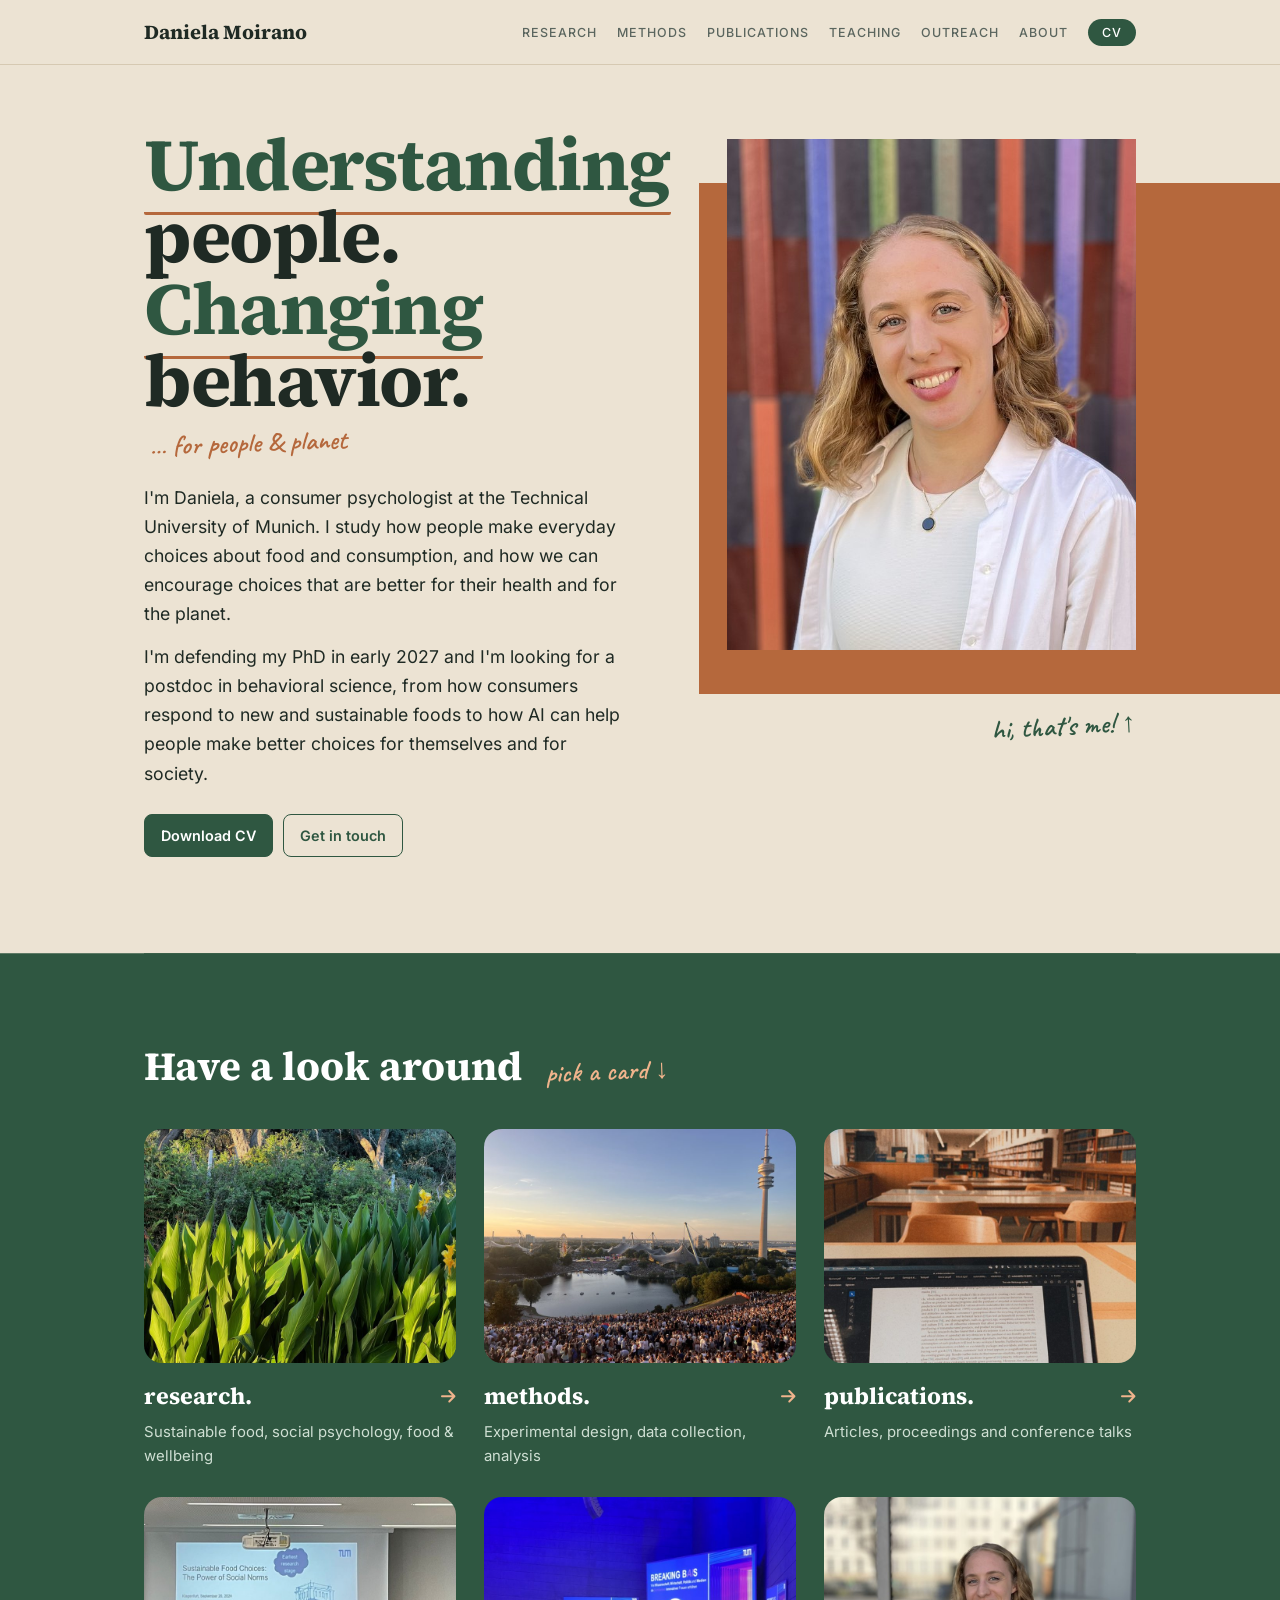
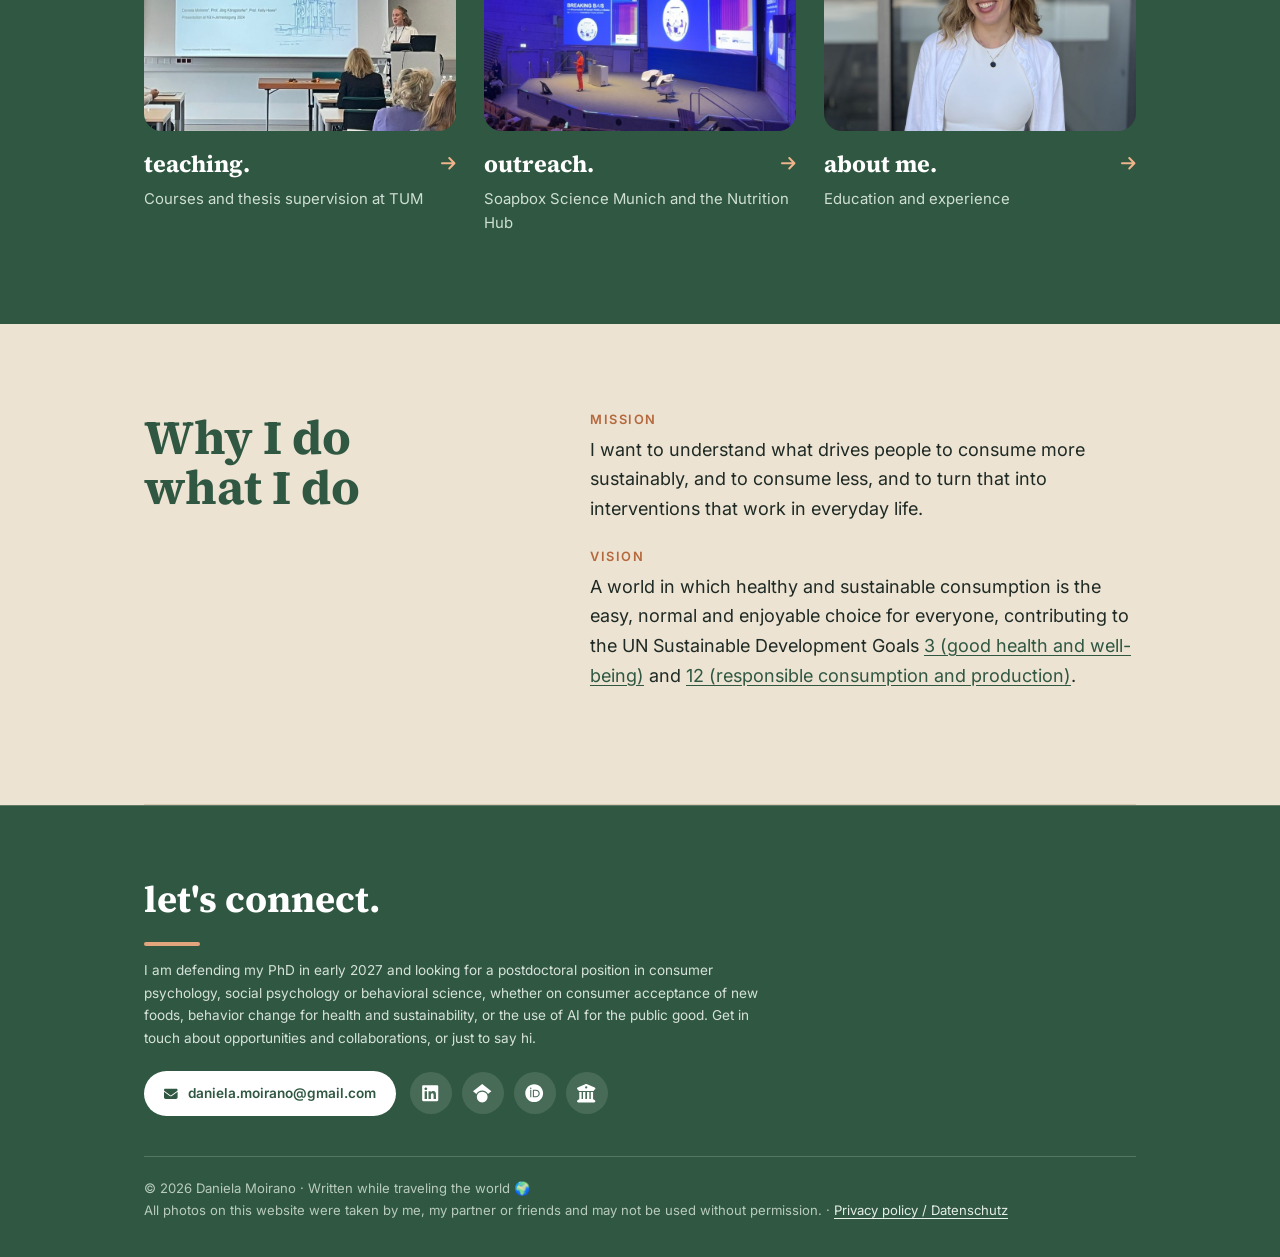
==== commit c9b96504: "Add files via upload" ====
--- a/index.html
+++ b/index.html
@@ -4,7 +4,7 @@
 <meta charset="utf-8">
 <meta name="viewport" content="width=device-width, initial-scale=1">
 <title>Daniela Moirano</title>
-<meta name="description" content="Daniela Moirano is a consumer psychology researcher at the Technical University of Munich studying sustainable and reduced consumption. Defending her PhD in early 2027 and looking for a postdoc.">
+<meta name="description" content="Daniela Moirano is a consumer psychologist at the Technical University of Munich studying healthy and sustainable consumption, for people and planet. Defending her PhD in early 2027 and looking for a postdoc.">
 
 <link rel="stylesheet" href="style.css">
 </head>
@@ -27,27 +27,22 @@
   </div>
 </header>
 <main class="wrap">
-  <div class="home-hero">
+  <div class="b-hero">
     <div>
-      <p class="status"><span class="dot" aria-hidden="true"></span>Open to postdoc positions</p>
-      <p class="hello">Hi, I'm <strong>Daniela Moirano</strong>, consumer psychology researcher at the Technical University of Munich.</p>
       <h1 class="big"><span class="hl">Understanding</span> people.<br><span class="hl">Changing</span> behavior.</h1>
-      <ul class="facts">
-        <li><svg class="ic" viewBox="0 0 512 512" aria-hidden="true"><path d="M512 32c0 113.6-84.6 207.5-194.2 222c-7.1-53.4-30.6-101.6-65.3-139.3C290.8 46.3 364 0 448 0l32 0c17.7 0 32 14.3 32 32zM0 96C0 78.3 14.3 64 32 64l32 0c123.7 0 224 100.3 224 224l0 32 0 160c0 17.7-14.3 32-32 32s-32-14.3-32-32l0-160C100.3 320 0 219.7 0 96z"/></svg><span>I study why people consume, and how they can be encouraged to consume <em>less</em> and more sustainably, with a focus on food.</span></li>
-        <li><svg class="ic" viewBox="0 0 640 512" aria-hidden="true"><path d="M320 32c-8.1 0-16.1 1.4-23.7 4.1L15.8 137.4C6.3 140.9 0 149.9 0 160s6.3 19.1 15.8 22.6l57.9 20.9C57.3 229.3 48 259.8 48 291.9l0 28.1c0 28.4-10.8 57.7-22.3 80.8c-6.5 13-13.9 25.8-22.5 37.6C0 442.7-.9 448.3 .9 453.4s6 8.9 11.2 10.2l64 16c4.2 1.1 8.7 .3 12.4-2s6.3-6.1 7.1-10.4c8.6-42.8 4.3-81.2-2.1-108.7C90.3 344.3 86 329.8 80 316.5l0-24.6c0-30.2 10.2-58.7 27.9-81.5c12.9-15.5 29.6-28 49.2-35.7l157-61.7c8.2-3.2 17.5 .8 20.7 9s-.8 17.5-9 20.7l-157 61.7c-12.4 4.9-23.3 12.4-32.2 21.6l159.6 57.6c7.6 2.7 15.6 4.1 23.7 4.1s16.1-1.4 23.7-4.1L624.2 182.6c9.5-3.4 15.8-12.5 15.8-22.6s-6.3-19.1-15.8-22.6L343.7 36.1C336.1 33.4 328.1 32 320 32zM128 408c0 35.3 86 72 192 72s192-36.7 192-72L496.7 262.6 354.5 314c-11.1 4-22.8 6-34.5 6s-23.5-2-34.5-6L143.3 262.6 128 408z"/></svg><span>PhD candidate in economics and social sciences (Dr. rer. pol.) at TUM, <strong>defending in early 2027</strong>.</span></li>
-        <li><svg class="ic" viewBox="0 0 512 512" aria-hidden="true"><path d="M416 208c0 45.9-14.9 88.3-40 122.7L502.6 457.4c12.5 12.5 12.5 32.8 0 45.3s-32.8 12.5-45.3 0L330.7 376c-34.4 25.2-76.8 40-122.7 40C93.1 416 0 322.9 0 208S93.1 0 208 0S416 93.1 416 208zm-312 8l0 64c0 13.3 10.7 24 24 24s24-10.7 24-24l0-64c0-13.3-10.7-24-24-24s-24 10.7-24 24zm80-96l0 160c0 13.3 10.7 24 24 24s24-10.7 24-24l0-160c0-13.3-10.7-24-24-24s-24 10.7-24 24zm80 64l0 96c0 13.3 10.7 24 24 24s24-10.7 24-24l0-96c0-13.3-10.7-24-24-24s-24 10.7-24 24z"/></svg><span><strong>Looking for a postdoc</strong> in consumer psychology (sustainability-related), social psychology and behavior change, with a focus on real behavior and AI in psychological research.</span></li>
-      </ul>
+      <span class="hand after">… for people &amp; planet</span>
+      <p>I'm Daniela, a consumer psychologist at the Technical University of Munich. I study how people make everyday choices about food and consumption, and how we can encourage choices that are better for their health and for the planet.</p>
+      <p>I'm defending my PhD in early 2027 and I'm looking for a postdoc in behavioral science, from how consumers respond to new and sustainable foods to how AI can help people make better choices for themselves and for society.</p>
       <div class="links">
         <a class="btn primary" href="CV_Daniela_Moirano.pdf" target="_blank" rel="noopener">Download CV</a>
         <a class="btn" href="#contact">Get in touch</a>
       </div>
     </div>
-    <div class="portrait-wrap"><img src="portrait.jpg" alt="Portrait of Daniela Moirano"></div>
+    <div class="b-photo"><img src="portrait.jpg" alt="Portrait of Daniela Moirano"><span class="hand">hi, that's me! ↑</span></div>
   </div>
 
   <section id="explore">
-    <h2 class="lower">explore.</h2>
-    <p class="kicker">My research, methods and teaching at a glance.</p>
+    <div class="explore-head"><h2>Have a look around</h2><span class="hand">pick a card ↓</span></div>
     <div class="tiles">
     <a class="tile" href="research.html">
       <div class="img"><img src="tile-research.jpg" alt="Green leaves in evening sunlight" loading="lazy"></div>
@@ -82,25 +77,20 @@
     </div>
   </section>
 
-  <section id="mission">
-    <h2 class="lower">mission &amp; vision.</h2>
-    <p class="kicker">Why I do what I do.</p>
-    <div class="mv">
-      <div class="card">
-        <h3><svg class="ic" viewBox="0 0 512 512" aria-hidden="true"><path d="M448 256A192 192 0 1 0 64 256a192 192 0 1 0 384 0zM0 256a256 256 0 1 1 512 0A256 256 0 1 1 0 256zm256 80a80 80 0 1 0 0-160 80 80 0 1 0 0 160zm0-224a144 144 0 1 1 0 288 144 144 0 1 1 0-288zM224 256a32 32 0 1 1 64 0 32 32 0 1 1 -64 0z"/></svg> Mission</h3>
-        <p style="margin:0">My mission is to understand what drives people to consume more sustainably and to consume less, and to turn these insights into interventions that work in everyday life. I combine theories from social and consumer psychology with rigorous experimental methods. I want to rely increasingly on behavioral data, capturing what people actually do rather than what they say they intend to do, and to use AI and large language models as tools for psychological research, especially in the food domain.</p>
-      </div>
-      <div class="card vision">
-        <h3><svg class="ic" viewBox="0 0 576 512" aria-hidden="true"><path d="M288 32c-80.8 0-145.5 36.8-192.6 80.6C48.6 156 17.3 208 2.5 243.7c-3.3 7.9-3.3 16.7 0 24.6C17.3 304 48.6 356 95.4 399.4C142.5 443.2 207.2 480 288 480s145.5-36.8 192.6-80.6c46.8-43.5 78.1-95.4 93-131.1c3.3-7.9 3.3-16.7 0-24.6c-14.9-35.7-46.2-87.7-93-131.1C433.5 68.8 368.8 32 288 32zM144 256a144 144 0 1 1 288 0 144 144 0 1 1 -288 0zm144-64c0 35.3-28.7 64-64 64c-7.1 0-13.9-1.2-20.3-3.3c-5.5-1.8-11.9 1.6-11.7 7.4c.3 6.9 1.3 13.8 3.2 20.7c13.7 51.2 66.4 81.6 117.6 67.9s81.6-66.4 67.9-117.6c-11.1-41.5-47.8-69.4-88.6-71.1c-5.8-.2-9.2 6.1-7.4 11.7c2.1 6.4 3.3 13.2 3.3 20.3z"/></svg> Vision</h3>
-        <p style="margin:0">My vision is a world in which sustainable consumption is the easy, normal and enjoyable choice for everyone, contributing to <a href="https://sdgs.un.org/goals/goal12" target="_blank" rel="noopener">UN Sustainable Development Goal 12</a>: responsible consumption and production.</p>
-      </div>
+  <section class="b-mission" id="mission">
+    <h2>Why I do<br>what I do</h2>
+    <div>
+      <h3>Mission</h3>
+      <p>I want to understand what drives people to consume more sustainably, and to consume less, and to turn that into interventions that work in everyday life.</p>
+      <h3>Vision</h3>
+      <p>A world in which healthy and sustainable consumption is the easy, normal and enjoyable choice for everyone, contributing to the UN Sustainable Development Goals <a href="https://sdgs.un.org/goals/goal3" target="_blank" rel="noopener">3 (good health and well-being)</a> and <a href="https://sdgs.un.org/goals/goal12" target="_blank" rel="noopener">12 (responsible consumption and production)</a>.</p>
     </div>
   </section>
 </main>
 <footer class="connect" id="contact">
   <div class="wrap">
     <h2>let's connect.</h2>
-    <p>I am defending my PhD in early 2027 and looking for a postdoctoral position in consumer psychology (sustainability-related), social psychology and behavior change. Get in touch about opportunities and collaborations, or just to say hi.</p>
+    <p>I am defending my PhD in early 2027 and looking for a postdoctoral position in consumer psychology, social psychology or behavioral science, whether on consumer acceptance of new foods, behavior change for health and sustainability, or the use of AI for the public good. Get in touch about opportunities and collaborations, or just to say hi.</p>
     <div class="row">
       <a class="mailbtn" href="mailto:daniela.moirano@gmail.com"><svg class="ic" viewBox="0 0 512 512" aria-hidden="true"><path d="M48 64C21.5 64 0 85.5 0 112c0 15.1 7.1 29.3 19.2 38.4L236.8 313.6c11.4 8.5 27 8.5 38.4 0L492.8 150.4c12.1-9.1 19.2-23.3 19.2-38.4c0-26.5-21.5-48-48-48L48 64zM0 176L0 384c0 35.3 28.7 64 64 64l384 0c35.3 0 64-28.7 64-64l0-208L294.4 339.2c-22.8 17.1-54 17.1-76.8 0L0 176z"/></svg> daniela.moirano@gmail.com</a>
       <ul class="social">
--- a/style.css
+++ b/style.css
@@ -6,6 +6,7 @@
 @font-face{font-family:"Source Serif 4"; font-style:normal; font-weight:600; font-display:swap; src:url("source-serif-4-latin-600-normal.woff2") format("woff2")}
 @font-face{font-family:"Source Serif 4"; font-style:normal; font-weight:700; font-display:swap; src:url("source-serif-4-latin-700-normal.woff2") format("woff2")}
 @font-face{font-family:"Source Serif 4"; font-style:italic; font-weight:400; font-display:swap; src:url("source-serif-4-latin-400-italic.woff2") format("woff2")}
+@font-face{font-family:"Caveat"; font-style:normal; font-weight:600; font-display:swap; src:url("caveat-latin-600-normal.woff2") format("woff2")}
 
   :root{
     --bg:#faf8f3; --surface:#ffffff; --ink:#1f2a24; --muted:#5b665f;
@@ -207,6 +208,55 @@
   .about-grid .portrait-wrap{position:sticky; top:96px}
   @media (max-width:880px){ .offclock{grid-template-columns:1fr; gap:24px; padding:24px} .offclock img{max-width:300px} .about-grid{grid-template-columns:1fr; gap:36px} .about-grid .portrait-wrap{position:relative; max-width:260px} }
   @media (max-width:540px){ .tiles{grid-template-columns:1fr} }
+
+  /* ---------- Design B ---------- */
+  html,body{overflow-x:clip}
+  .hand{font-family:"Caveat",cursive; font-weight:600; font-size:1.7rem; line-height:1.1; color:var(--accent)}
+  .b-hero{display:grid; grid-template-columns:1.15fr 1fr; gap:56px; align-items:start; padding:64px 0 96px}
+  .b-hero h1.big{font-size:4.6rem; line-height:.98; letter-spacing:-.02em; margin:0 0 6px}
+  .b-hero .after{display:block; transform:rotate(-2deg); margin:0 0 30px 6px}
+  .b-hero p{font-size:1.1rem; max-width:480px; margin:0 0 14px}
+  .b-hero .links{margin-top:26px}
+  .b-photo{position:relative; margin-top:10px}
+  .b-photo::before{content:""; position:absolute; top:44px; bottom:-44px; left:-28px; right:calc(-1 * max(24px, (100vw - 1040px) / 2 + 24px)); background:var(--accent); z-index:-1}
+  .b-photo img{width:100%; aspect-ratio:4/5; object-fit:cover; display:block}
+  .b-photo .hand{position:absolute; right:0; bottom:-92px; color:var(--green); transform:rotate(-3deg)}
+  .explore-head{display:flex; align-items:baseline; gap:24px; flex-wrap:wrap; margin-bottom:30px}
+  .explore-head h2{font-family:var(--serif); font-size:2.5rem; margin:0}
+  .explore-head h2::after{content:none}
+  .explore-head .hand{transform:rotate(-2deg)}
+  .b-mission{background:#ece3d3!important; box-shadow:0 0 0 100vmax #ece3d3!important; clip-path:inset(0 -100vmax)!important; color:var(--ink); display:grid; grid-template-columns:1fr 1.4fr; gap:56px; padding:88px 0!important}
+  .b-mission h2{color:var(--green); font-size:3rem; line-height:1.05; margin:0}
+  .b-mission h2::after{content:none}
+  .b-mission h3{color:var(--accent); font-family:var(--sans); font-size:.8rem; text-transform:uppercase; letter-spacing:.12em; margin:0 0 6px}
+  .b-mission p{font-size:1.12rem; margin:0 0 26px; max-width:620px}
+  .b-mission a{color:var(--green)}
+  /* Backgrounds: beige page, green for "Have a look around" and "let's connect" */
+  :root{--bg:#ece3d3; --line:#d6c9b2}
+  header{background:rgba(236,227,211,.95)}
+  main > section:nth-of-type(odd){background:none; box-shadow:none; clip-path:none}
+  main > section#explore{background:var(--green); box-shadow:0 0 0 100vmax var(--green); clip-path:inset(0 -100vmax); padding:80px 0 88px}
+  #explore .explore-head h2{color:#fff}
+  #explore .hand{color:#f0b48c}
+  #explore .tile, #explore .tile .cap span{color:#fff}
+  #explore .tile p{color:#cfdfd3}
+  #explore .tile .cap .ic{color:#f0b48c}
+  .b-mission{border-bottom:1px solid var(--line)}
+  .connect{border-top:none}
+
+  /* Subpage headers: blurred photo behind the title */
+  .page-hero.ph-photo{position:relative; isolation:isolate; overflow:hidden; width:100vw; margin-left:calc(50% - 50vw); padding:110px max(24px, calc(50vw - 496px)) 80px; margin-bottom:24px; color:#fff}
+  .page-hero.ph-photo::before{content:""; position:absolute; inset:-30px; background:linear-gradient(rgba(25,40,32,.35),rgba(25,40,32,.6)), var(--hero) center/cover; filter:blur(7px) saturate(1.1); z-index:-1}
+  .page-hero.ph-photo .lower{color:#fff}
+  .page-hero.ph-photo .crumb, .page-hero.ph-photo .crumb a{color:#f4c3a0}
+  .page-hero.ph-photo .kicker{color:#eef3ef; margin-bottom:0}
+  @media (max-width:880px){
+    .b-hero{grid-template-columns:1fr; gap:48px; padding-top:40px}
+    .b-hero h1.big{font-size:3rem}
+    .b-photo{max-width:320px}
+    .b-mission{grid-template-columns:1fr; gap:24px; padding:64px 0!important}
+    .page-hero.ph-photo{padding:72px 24px 56px}
+  }
   .connect .legal a{color:#e6efe8}
   .legal-text{max-width:760px}
   .legal-text article{padding:8px 0 40px}
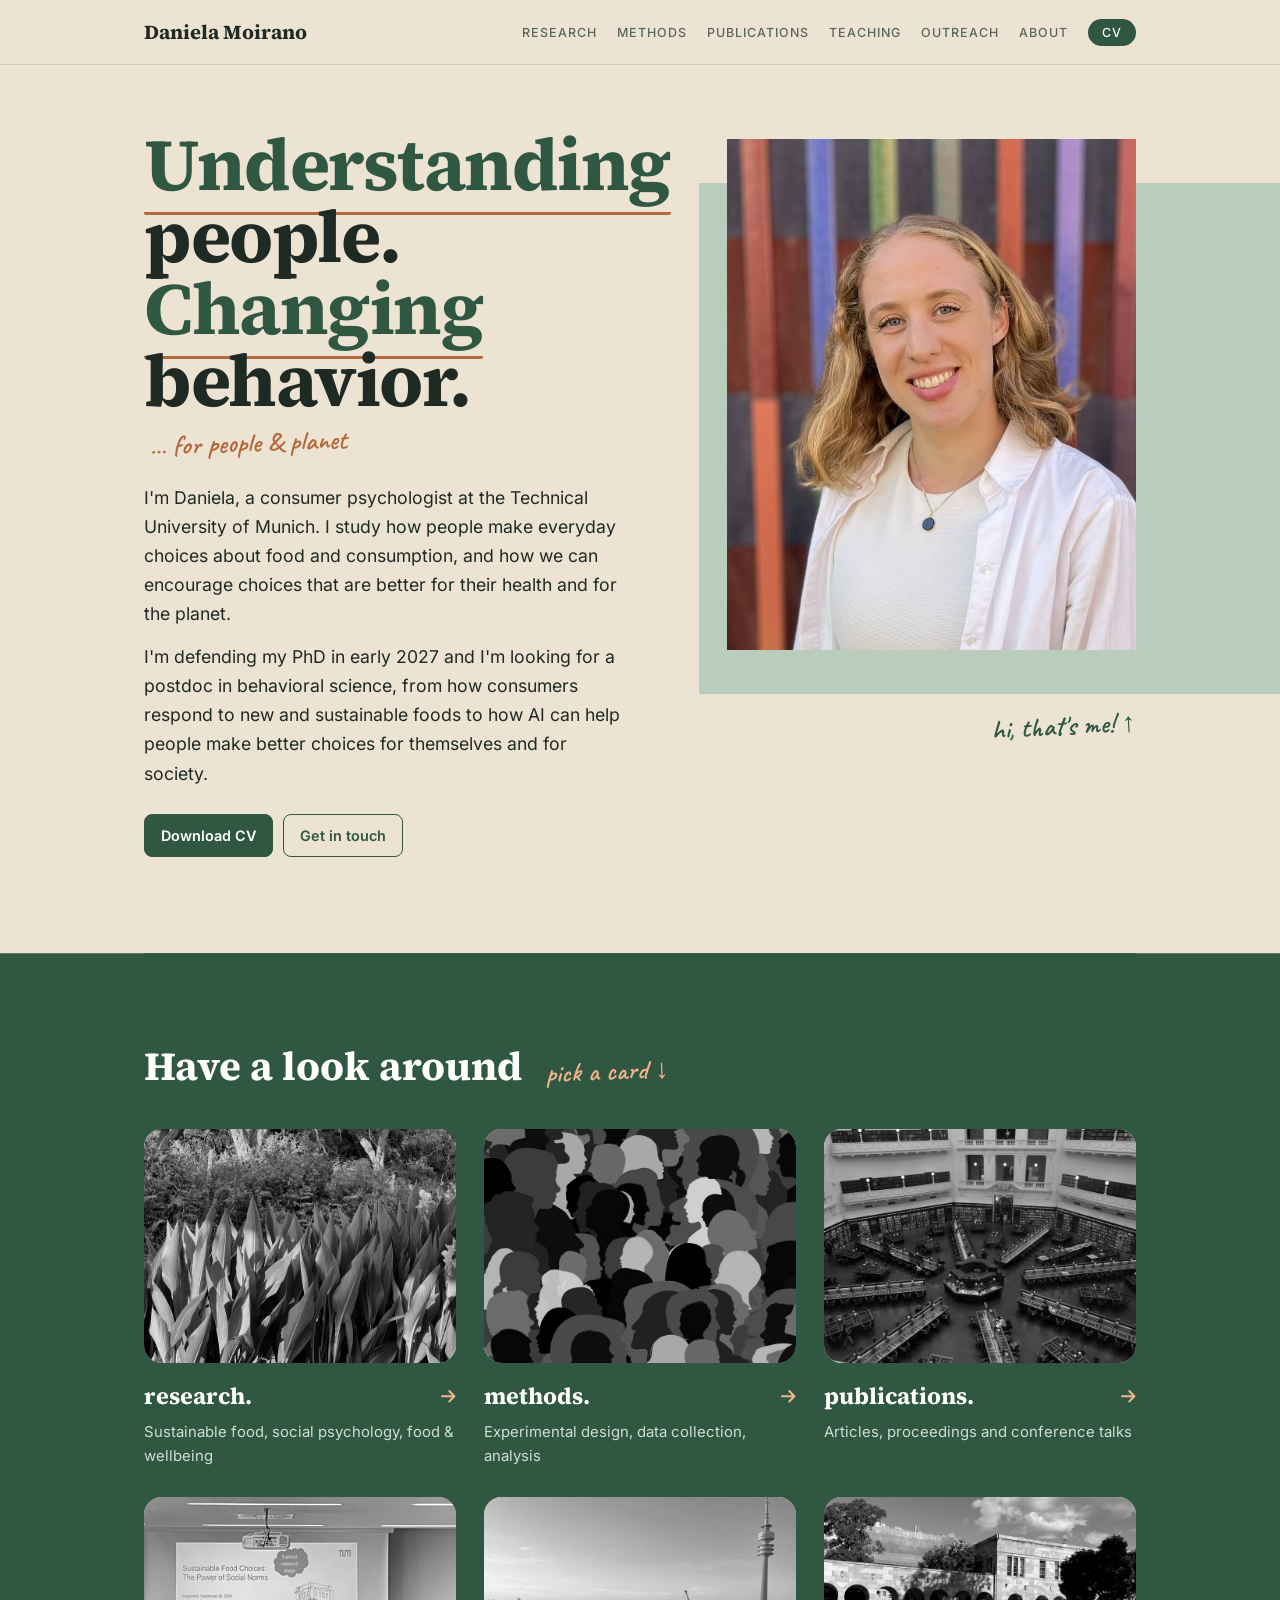
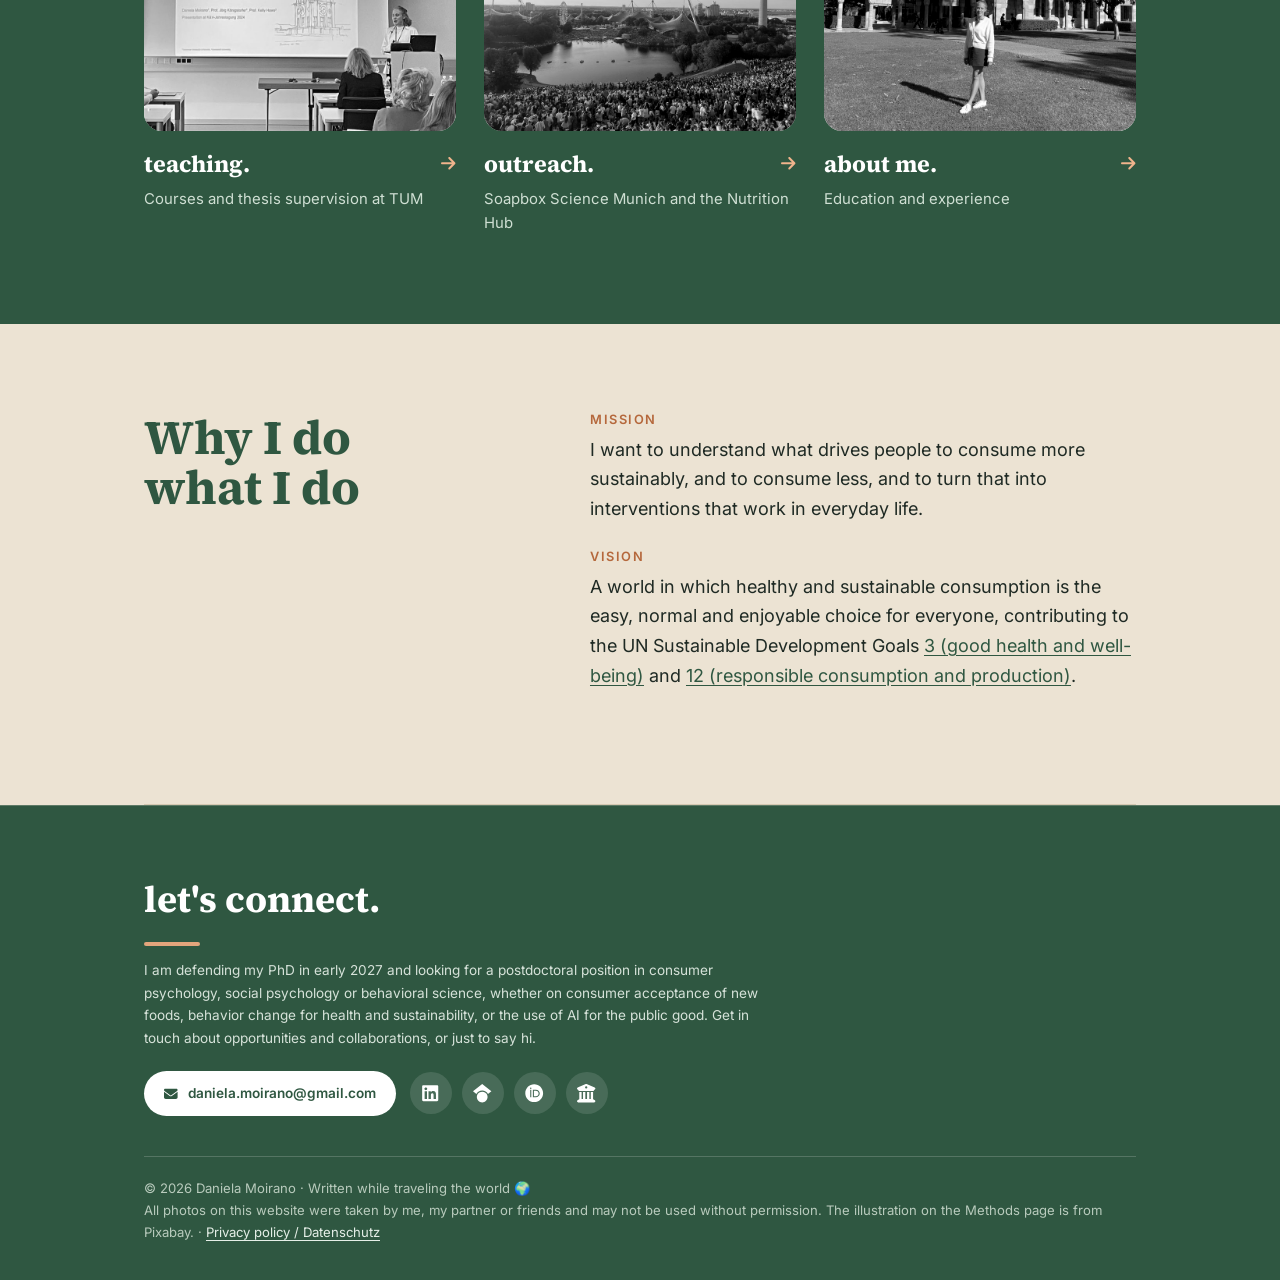
==== commit 102058f4: "Add files via upload" ====
--- a/index.html
+++ b/index.html
@@ -50,12 +50,12 @@
       <p>Sustainable food, social psychology, food &amp; wellbeing</p>
     </a>
     <a class="tile" href="methods.html">
-      <div class="img"><img src="tile-methods.jpg" alt="A large crowd at the Olympiapark in Munich" loading="lazy"></div>
+      <div class="img"><img src="tile-methods.jpg" alt="Colorful illustration of many different people in profile" loading="lazy"></div>
       <div class="cap"><span>methods.</span><svg class="ic" viewBox="0 0 448 512" aria-hidden="true"><path d="M438.6 278.6c12.5-12.5 12.5-32.8 0-45.3l-160-160c-12.5-12.5-32.8-12.5-45.3 0s-12.5 32.8 0 45.3L338.8 224 32 224c-17.7 0-32 14.3-32 32s14.3 32 32 32l306.7 0L233.4 393.4c-12.5 12.5-12.5 32.8 0 45.3s32.8 12.5 45.3 0l160-160z"/></svg></div>
       <p>Experimental design, data collection, analysis</p>
     </a>
     <a class="tile" href="publications.html">
-      <div class="img"><img src="tile-publications.jpg" alt="Reading research papers in a university library" loading="lazy"></div>
+      <div class="img"><img src="tile-publications.jpg" alt="Reading room of a large historic library" loading="lazy"></div>
       <div class="cap"><span>publications.</span><svg class="ic" viewBox="0 0 448 512" aria-hidden="true"><path d="M438.6 278.6c12.5-12.5 12.5-32.8 0-45.3l-160-160c-12.5-12.5-32.8-12.5-45.3 0s-12.5 32.8 0 45.3L338.8 224 32 224c-17.7 0-32 14.3-32 32s14.3 32 32 32l306.7 0L233.4 393.4c-12.5 12.5-12.5 32.8 0 45.3s32.8 12.5 45.3 0l160-160z"/></svg></div>
       <p>Articles, proceedings and conference talks</p>
     </a>
@@ -65,12 +65,12 @@
       <p>Courses and thesis supervision at TUM</p>
     </a>
     <a class="tile" href="outreach.html">
-      <div class="img"><img src="tile-outreach.jpg" alt="The Breaking BAIS event in a lecture hall at the Technical University of Munich" loading="lazy"></div>
+      <div class="img"><img src="tile-outreach.jpg" alt="A large crowd at the Olympiapark in Munich" loading="lazy"></div>
       <div class="cap"><span>outreach.</span><svg class="ic" viewBox="0 0 448 512" aria-hidden="true"><path d="M438.6 278.6c12.5-12.5 12.5-32.8 0-45.3l-160-160c-12.5-12.5-32.8-12.5-45.3 0s-12.5 32.8 0 45.3L338.8 224 32 224c-17.7 0-32 14.3-32 32s14.3 32 32 32l306.7 0L233.4 393.4c-12.5 12.5-12.5 32.8 0 45.3s32.8 12.5 45.3 0l160-160z"/></svg></div>
       <p>Soapbox Science Munich and the Nutrition Hub</p>
     </a>
     <a class="tile" href="about.html">
-      <div class="img"><img src="tile-about.jpg" alt="Portrait of Daniela Moirano" loading="lazy"></div>
+      <div class="img"><img src="tile-about.jpg" alt="Daniela Moirano on the Great Court of the University of Queensland" loading="lazy"></div>
       <div class="cap"><span>about me.</span><svg class="ic" viewBox="0 0 448 512" aria-hidden="true"><path d="M438.6 278.6c12.5-12.5 12.5-32.8 0-45.3l-160-160c-12.5-12.5-32.8-12.5-45.3 0s-12.5 32.8 0 45.3L338.8 224 32 224c-17.7 0-32 14.3-32 32s14.3 32 32 32l306.7 0L233.4 393.4c-12.5 12.5-12.5 32.8 0 45.3s32.8 12.5 45.3 0l160-160z"/></svg></div>
       <p>Education and experience</p>
     </a>
@@ -100,7 +100,7 @@
         <li><a href="https://www.hs.mh.tum.de/mgt/team/wissenschaftliche-mitarbeiter-innen/kurzprofil-daniela-moirano/" target="_blank" rel="noopener" aria-label="Institutional profile at TUM" title="Institutional profile (TUM)"><svg class="ic" viewBox="0 0 512 512" aria-hidden="true"><path d="M243.4 2.6l-224 96c-14 6-21.8 21-18.7 35.8S16.8 160 32 160l0 8c0 13.3 10.7 24 24 24l400 0c13.3 0 24-10.7 24-24l0-8c15.2 0 28.3-10.7 31.3-25.6s-4.8-29.9-18.7-35.8l-224-96c-8-3.4-17.2-3.4-25.2 0zM128 224l-64 0 0 196.3c-.6 .3-1.2 .7-1.8 1.1l-48 32c-11.7 7.8-17 22.4-12.9 35.9S17.9 512 32 512l448 0c14.1 0 26.5-9.2 30.6-22.7s-1.1-28.1-12.9-35.9l-48-32c-.6-.4-1.2-.7-1.8-1.1L448 224l-64 0 0 192-40 0 0-192-64 0 0 192-48 0 0-192-64 0 0 192-40 0 0-192zM256 64a32 32 0 1 1 0 64 32 32 0 1 1 0-64z"/></svg></a></li>
       </ul>
     </div>
-    <div class="legal">© <span class="yr">2026</span> Daniela Moirano · Written while traveling the world 🌍<br>All photos on this website were taken by me, my partner or friends and may not be used without permission. · <a href="privacy.html">Privacy policy / Datenschutz</a></div>
+    <div class="legal">© <span class="yr">2026</span> Daniela Moirano · Written while traveling the world 🌍<br>All photos on this website were taken by me, my partner or friends and may not be used without permission. The illustration on the Methods page is from Pixabay. · <a href="privacy.html">Privacy policy / Datenschutz</a></div>
   </div>
 </footer>
 <script>document.querySelectorAll('.yr').forEach(e=>e.textContent=new Date().getFullYear());</script>
--- a/style.css
+++ b/style.css
@@ -218,7 +218,7 @@
   .b-hero p{font-size:1.1rem; max-width:480px; margin:0 0 14px}
   .b-hero .links{margin-top:26px}
   .b-photo{position:relative; margin-top:10px}
-  .b-photo::before{content:""; position:absolute; top:44px; bottom:-44px; left:-28px; right:calc(-1 * max(24px, (100vw - 1040px) / 2 + 24px)); background:var(--accent); z-index:-1}
+  .b-photo::before{content:""; position:absolute; top:44px; bottom:-44px; left:-28px; right:calc(-1 * max(24px, (100vw - 1040px) / 2 + 24px)); background:#b9cdbd; z-index:-1}
   .b-photo img{width:100%; aspect-ratio:4/5; object-fit:cover; display:block}
   .b-photo .hand{position:absolute; right:0; bottom:-92px; color:var(--green); transform:rotate(-3deg)}
   .explore-head{display:flex; align-items:baseline; gap:24px; flex-wrap:wrap; margin-bottom:30px}
@@ -241,6 +241,8 @@
   #explore .tile, #explore .tile .cap span{color:#fff}
   #explore .tile p{color:#cfdfd3}
   #explore .tile .cap .ic{color:#f0b48c}
+  #explore .tile .img img{filter:grayscale(1) contrast(1.05); transition:filter .4s ease, transform .45s ease}
+  #explore .tile:hover .img img, #explore .tile:focus-visible .img img{filter:none}
   .b-mission{border-bottom:1px solid var(--line)}
   .connect{border-top:none}
 
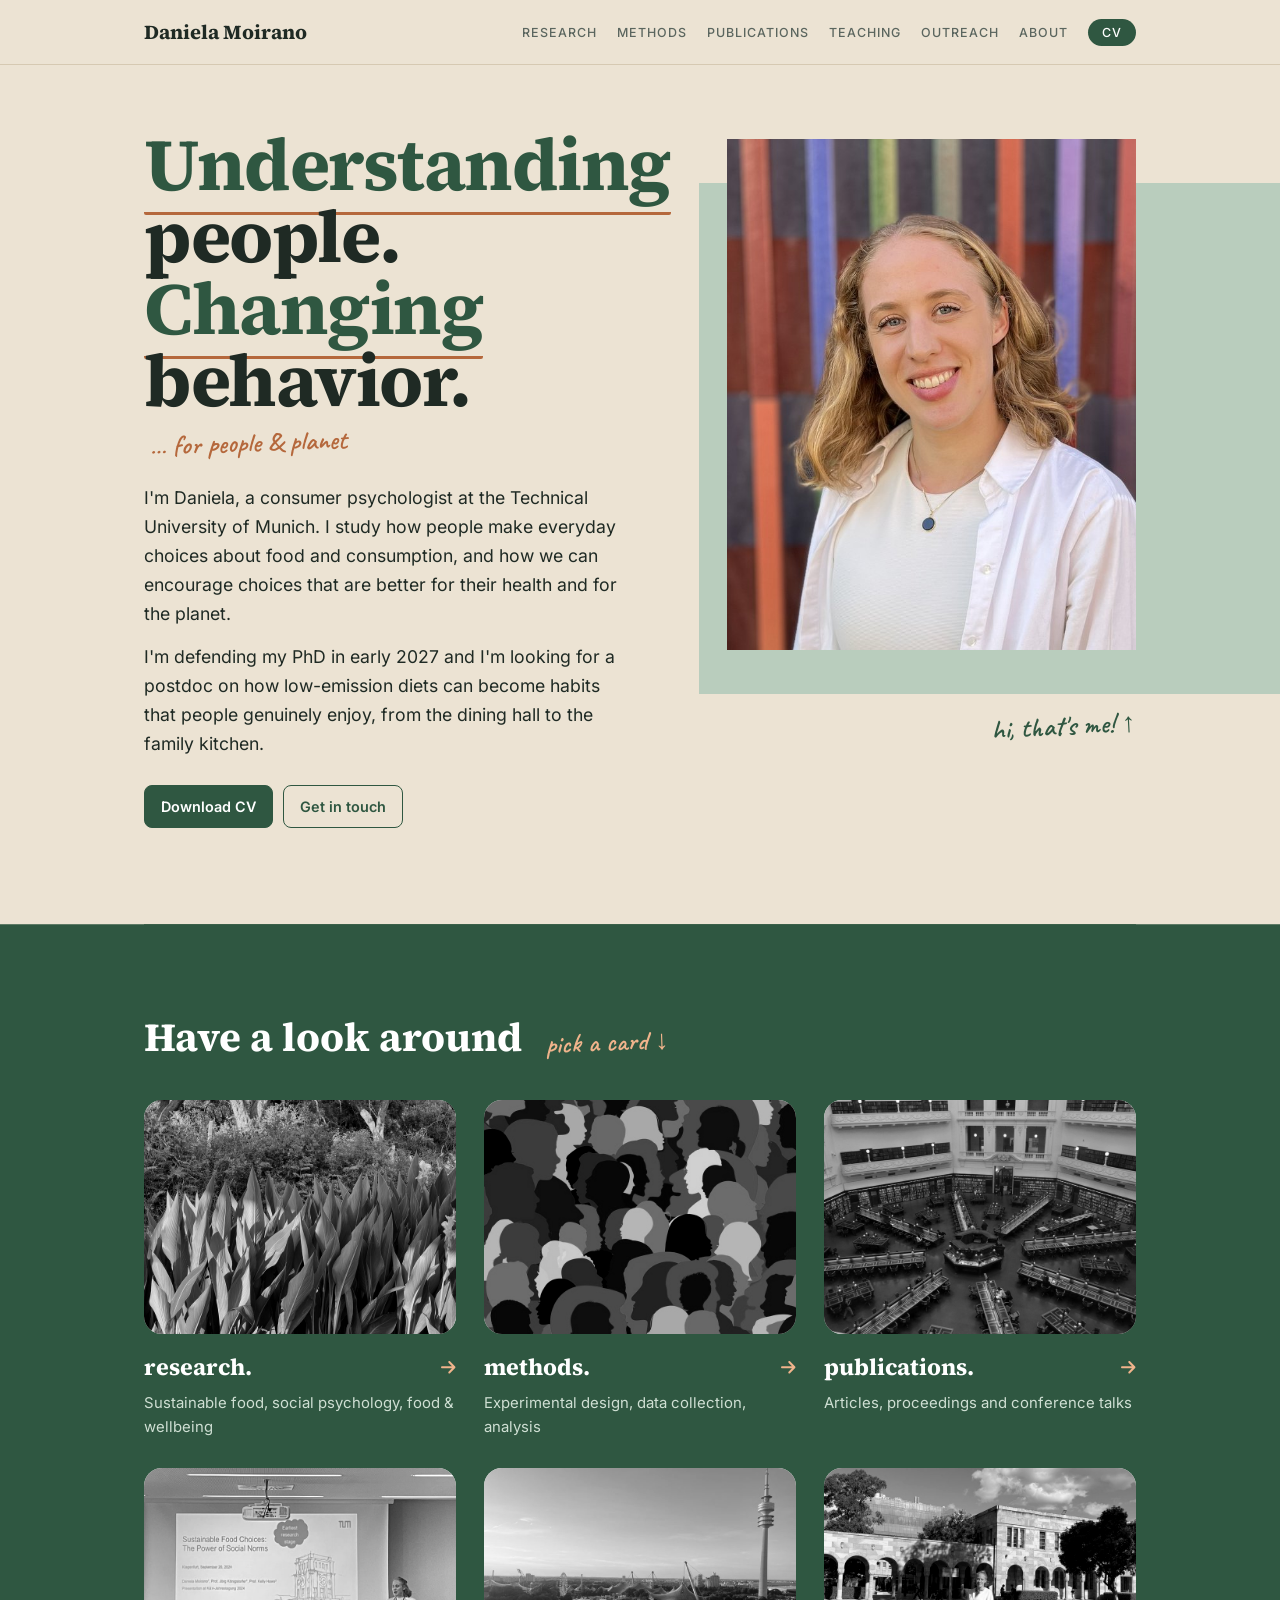
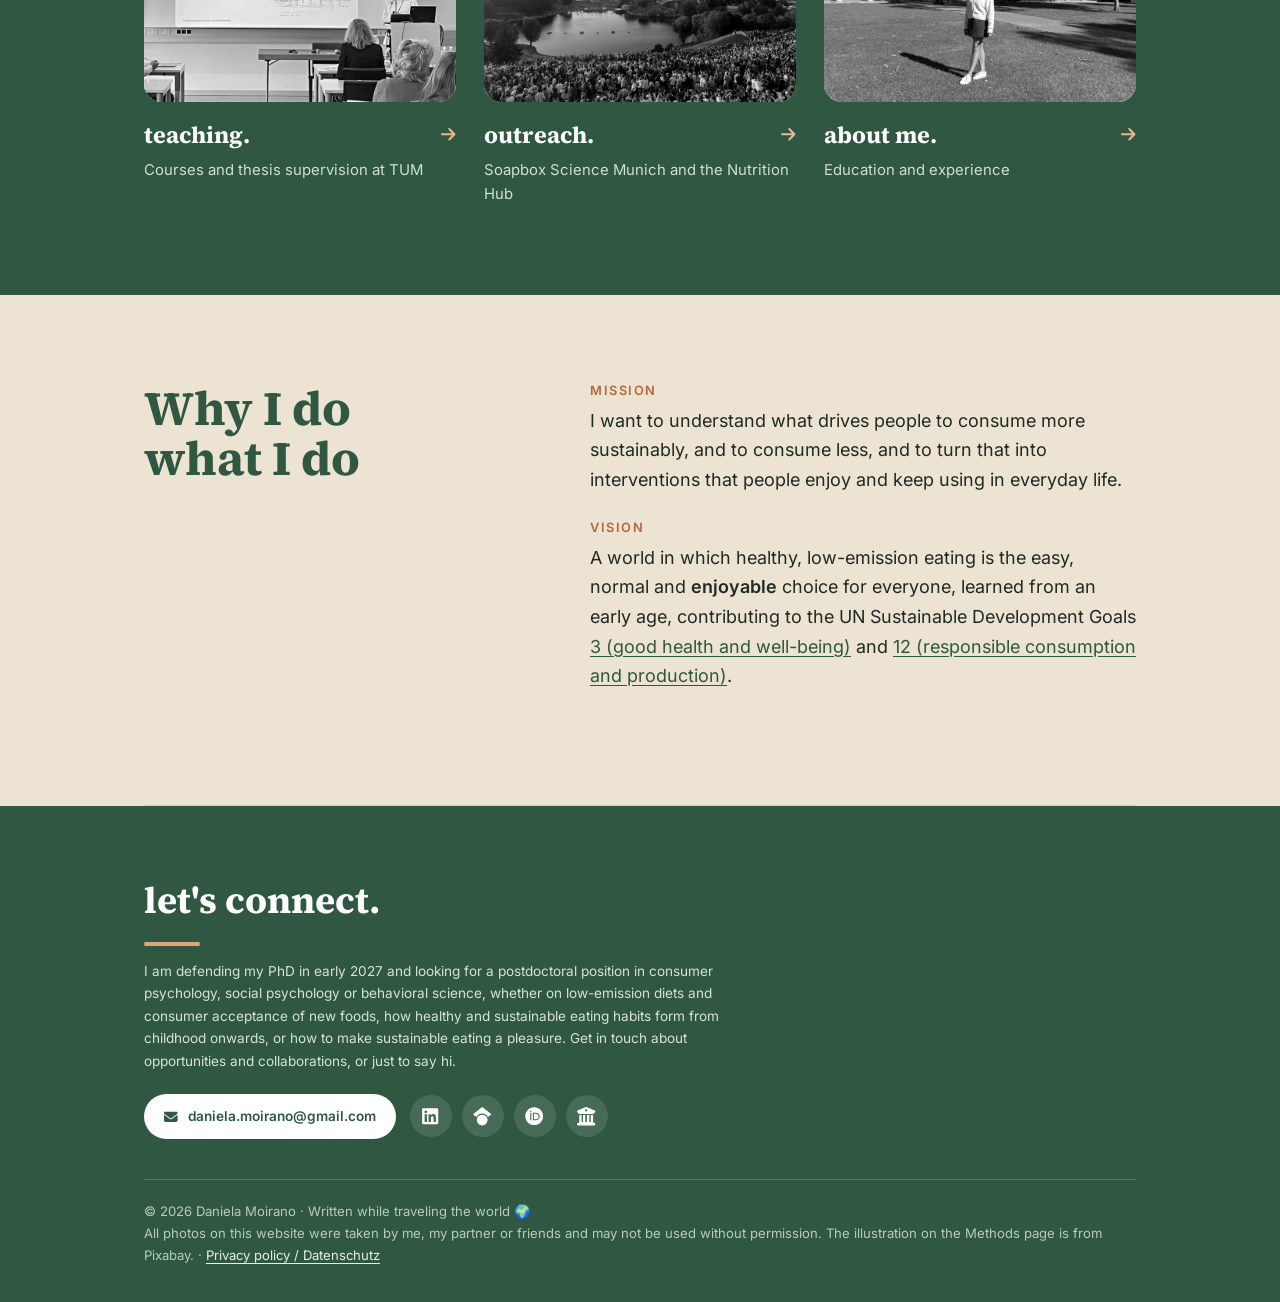
==== commit b295e20d: "Add files via upload" ====
--- a/index.html
+++ b/index.html
@@ -3,8 +3,37 @@
 <head>
 <meta charset="utf-8">
 <meta name="viewport" content="width=device-width, initial-scale=1">
-<title>Daniela Moirano</title>
-<meta name="description" content="Daniela Moirano is a consumer psychologist at the Technical University of Munich studying healthy and sustainable consumption, for people and planet. Defending her PhD in early 2027 and looking for a postdoc.">
+<title>Daniela Moirano | Consumer Psychologist & Researcher at TUM</title>
+<meta name="description" content="Daniela Moirano is a consumer psychologist at the Technical University of Munich studying how healthy, low-emission diets can become enjoyable everyday habits, for people and planet. Defending her PhD in early 2027 and looking for a postdoc.">
+<link rel="canonical" href="https://danielamoirano.de/">
+<meta name="author" content="Daniela Moirano">
+<meta property="og:type" content="profile">
+<meta property="og:site_name" content="Daniela Moirano">
+<meta property="og:title" content="Daniela Moirano | Consumer Psychologist & Researcher at TUM">
+<meta property="og:description" content="Daniela Moirano is a consumer psychologist at the Technical University of Munich studying how healthy, low-emission diets can become enjoyable everyday habits, for people and planet. Defending her PhD in early 2027 and looking for a postdoc.">
+<meta property="og:url" content="https://danielamoirano.de/">
+<meta property="og:image" content="https://danielamoirano.de/portrait.jpg">
+<meta name="twitter:card" content="summary_large_image">
+<link rel="icon" href="data:image/svg+xml,%3Csvg xmlns='http://www.w3.org/2000/svg' viewBox='0 0 64 64'%3E%3Crect width='64' height='64' rx='12' fill='%232f5741'/%3E%3Ctext x='32' y='43' font-family='Georgia,serif' font-size='30' font-weight='700' fill='%23ece3d3' text-anchor='middle'%3EDM%3C/text%3E%3C/svg%3E">
+<script type="application/ld+json">
+{
+  "@context": "https://schema.org",
+  "@type": "Person",
+  "name": "Daniela Moirano",
+  "url": "https://danielamoirano.de/",
+  "image": "https://danielamoirano.de/portrait.jpg",
+  "jobTitle": "PhD Candidate and Research Associate in Consumer Psychology",
+  "description": "Consumer psychologist researching low-emission diets, food enjoyment, eating habits and behavior change.",
+  "affiliation": {"@type": "CollegeOrUniversity", "name": "Technical University of Munich", "url": "https://www.tum.de/"},
+  "knowsAbout": ["Consumer psychology", "Social psychology", "Sustainable consumption", "Reduced consumption", "Food choice", "Behavior change", "Experimental research", "Alternative proteins", "Low-emission diets", "Food enjoyment", "Habit formation", "Children's food learning"],
+  "sameAs": [
+    "https://www.linkedin.com/in/daniela-moirano/",
+    "https://scholar.google.de/citations?user=YEidWJoAAAAJ",
+    "https://orcid.org/0009-0006-2836-2953",
+    "https://www.hs.mh.tum.de/mgt/team/wissenschaftliche-mitarbeiter-innen/kurzprofil-daniela-moirano/"
+  ]
+}
+</script>
 
 <link rel="stylesheet" href="style.css">
 </head>
@@ -32,7 +61,7 @@
       <h1 class="big"><span class="hl">Understanding</span> people.<br><span class="hl">Changing</span> behavior.</h1>
       <span class="hand after">… for people &amp; planet</span>
       <p>I'm Daniela, a consumer psychologist at the Technical University of Munich. I study how people make everyday choices about food and consumption, and how we can encourage choices that are better for their health and for the planet.</p>
-      <p>I'm defending my PhD in early 2027 and I'm looking for a postdoc in behavioral science, from how consumers respond to new and sustainable foods to how AI can help people make better choices for themselves and for society.</p>
+      <p>I'm defending my PhD in early 2027 and I'm looking for a postdoc on how low-emission diets can become habits that people genuinely enjoy, from the dining hall to the family kitchen.</p>
       <div class="links">
         <a class="btn primary" href="CV_Daniela_Moirano.pdf" target="_blank" rel="noopener">Download CV</a>
         <a class="btn" href="#contact">Get in touch</a>
@@ -81,16 +110,16 @@
     <h2>Why I do<br>what I do</h2>
     <div>
       <h3>Mission</h3>
-      <p>I want to understand what drives people to consume more sustainably, and to consume less, and to turn that into interventions that work in everyday life.</p>
+      <p>I want to understand what drives people to consume more sustainably, and to consume less, and to turn that into interventions that people enjoy and keep using in everyday life.</p>
       <h3>Vision</h3>
-      <p>A world in which healthy and sustainable consumption is the easy, normal and enjoyable choice for everyone, contributing to the UN Sustainable Development Goals <a href="https://sdgs.un.org/goals/goal3" target="_blank" rel="noopener">3 (good health and well-being)</a> and <a href="https://sdgs.un.org/goals/goal12" target="_blank" rel="noopener">12 (responsible consumption and production)</a>.</p>
+      <p>A world in which healthy, low-emission eating is the easy, normal and <strong>enjoyable</strong> choice for everyone, learned from an early age, contributing to the UN Sustainable Development Goals <a href="https://sdgs.un.org/goals/goal3" target="_blank" rel="noopener">3 (good health and well-being)</a> and <a href="https://sdgs.un.org/goals/goal12" target="_blank" rel="noopener">12 (responsible consumption and production)</a>.</p>
     </div>
   </section>
 </main>
 <footer class="connect" id="contact">
   <div class="wrap">
     <h2>let's connect.</h2>
-    <p>I am defending my PhD in early 2027 and looking for a postdoctoral position in consumer psychology, social psychology or behavioral science, whether on consumer acceptance of new foods, behavior change for health and sustainability, or the use of AI for the public good. Get in touch about opportunities and collaborations, or just to say hi.</p>
+    <p>I am defending my PhD in early 2027 and looking for a postdoctoral position in consumer psychology, social psychology or behavioral science, whether on low-emission diets and consumer acceptance of new foods, how healthy and sustainable eating habits form from childhood onwards, or how to make sustainable eating a pleasure. Get in touch about opportunities and collaborations, or just to say hi.</p>
     <div class="row">
       <a class="mailbtn" href="mailto:daniela.moirano@gmail.com"><svg class="ic" viewBox="0 0 512 512" aria-hidden="true"><path d="M48 64C21.5 64 0 85.5 0 112c0 15.1 7.1 29.3 19.2 38.4L236.8 313.6c11.4 8.5 27 8.5 38.4 0L492.8 150.4c12.1-9.1 19.2-23.3 19.2-38.4c0-26.5-21.5-48-48-48L48 64zM0 176L0 384c0 35.3 28.7 64 64 64l384 0c35.3 0 64-28.7 64-64l0-208L294.4 339.2c-22.8 17.1-54 17.1-76.8 0L0 176z"/></svg> daniela.moirano@gmail.com</a>
       <ul class="social">
@@ -104,5 +133,6 @@
   </div>
 </footer>
 <script>document.querySelectorAll('.yr').forEach(e=>e.textContent=new Date().getFullYear());</script>
+<script data-goatcounter="https://danielamoi.goatcounter.com/count" async src="https://gc.zgo.at/count.js"></script>
 </body>
 </html>
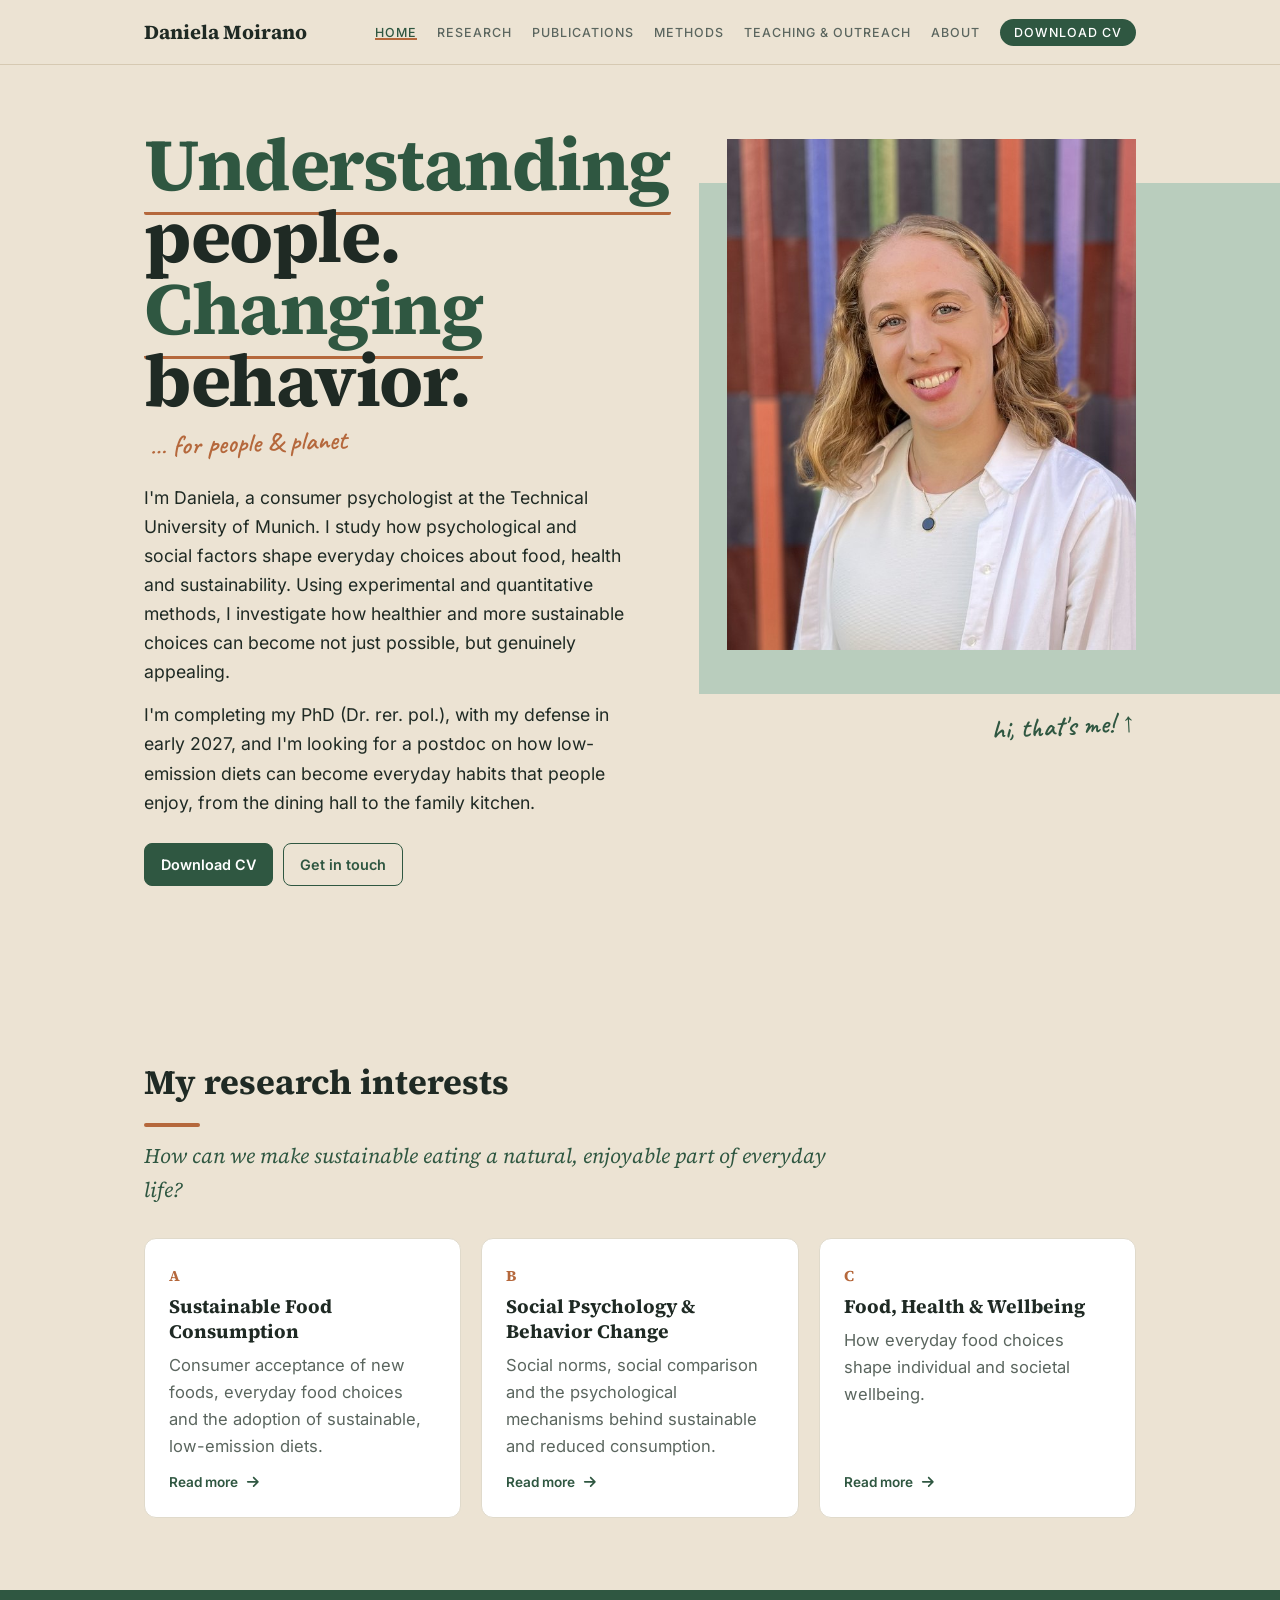
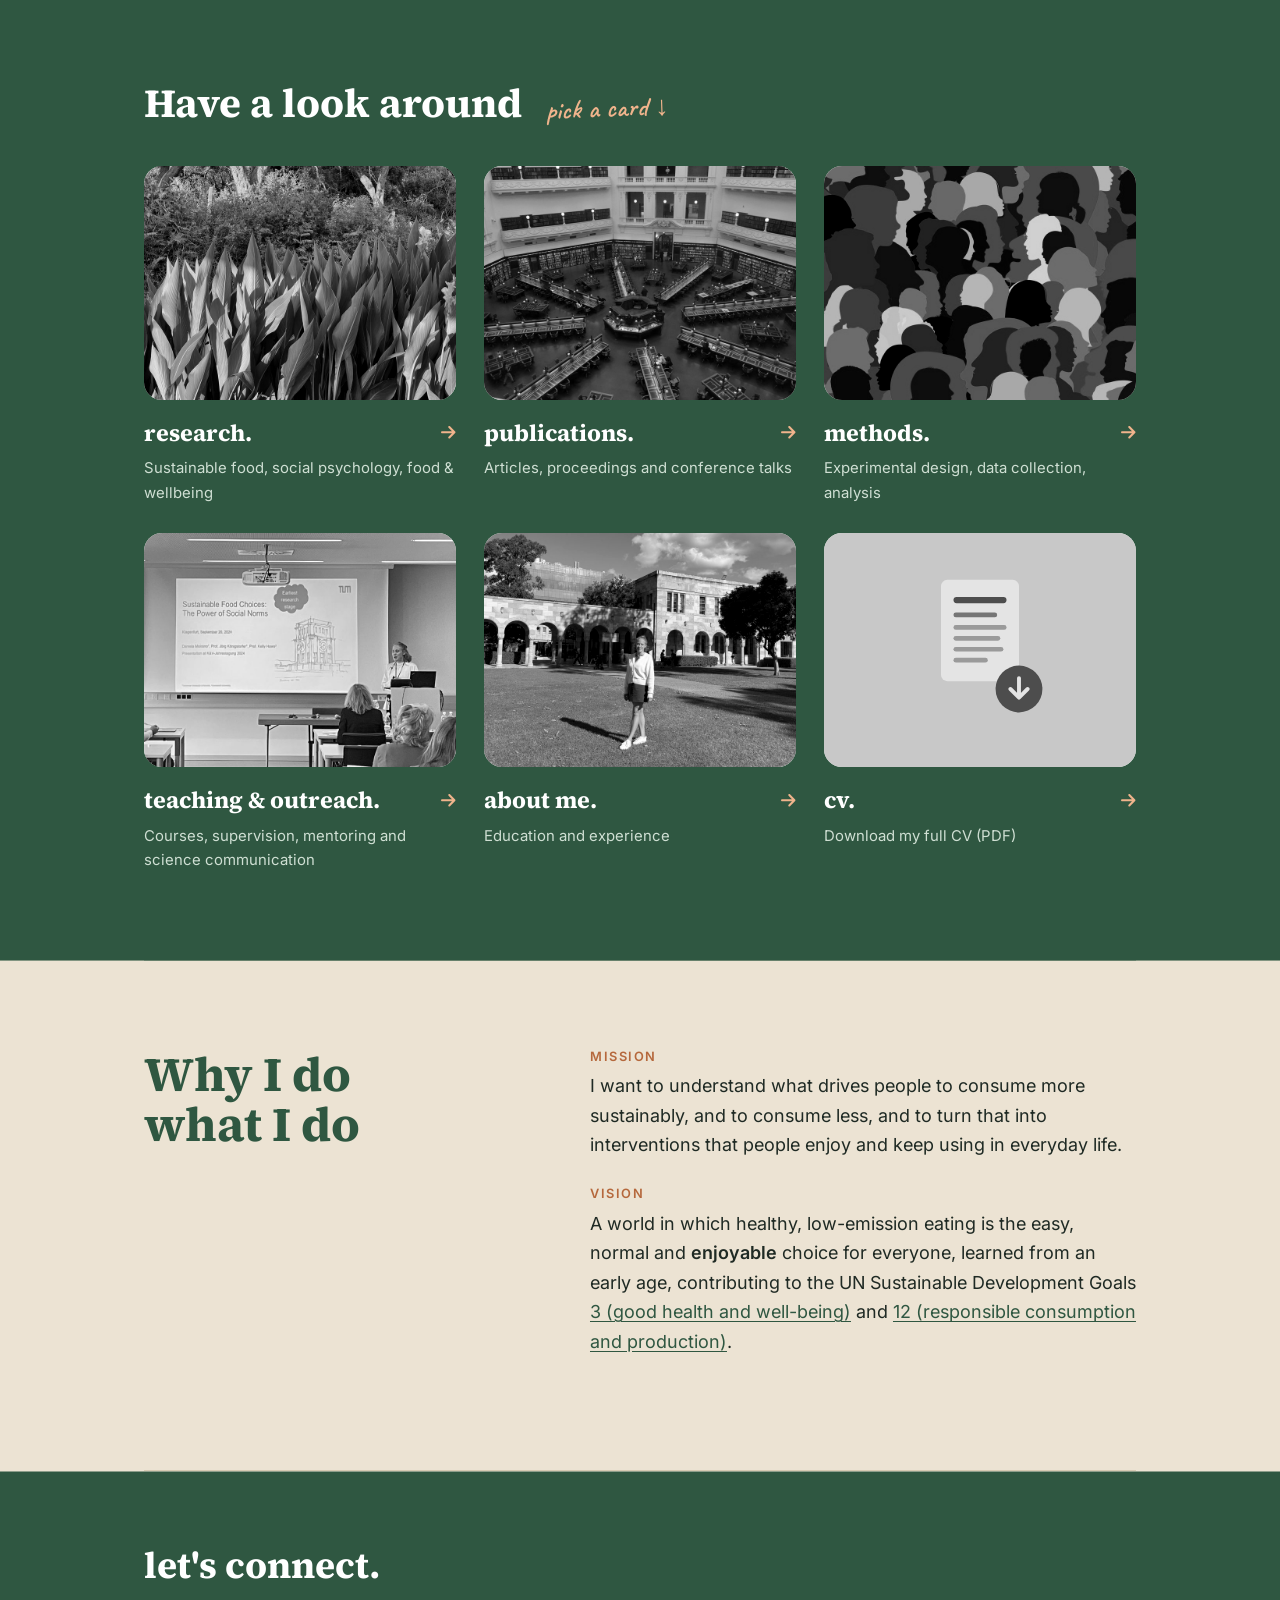
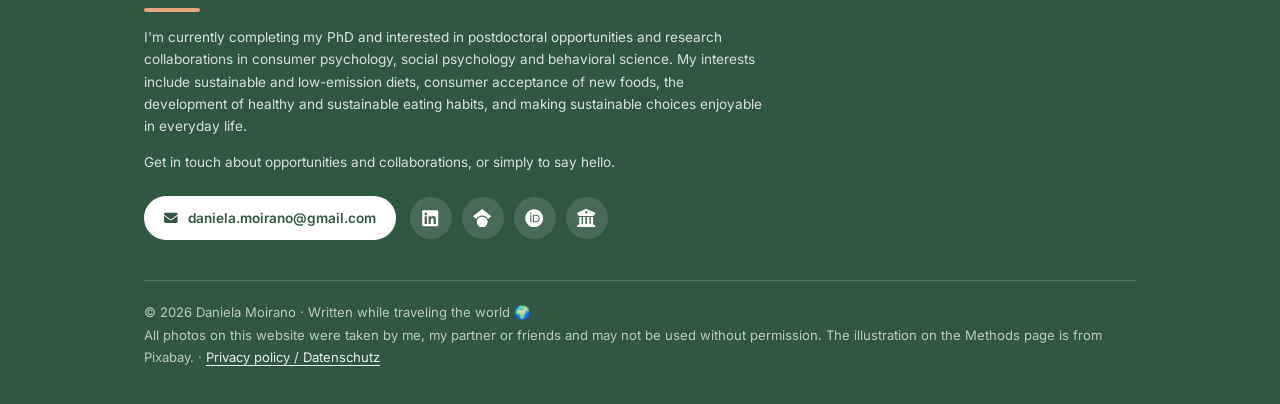
==== commit 95d36df9: "Add files via upload" ====
--- a/index.html
+++ b/index.html
@@ -44,13 +44,13 @@
     <nav>
       <button class="menu-btn" aria-label="Open menu" onclick="document.getElementById('nav').classList.toggle('open')">Menu</button>
       <ul id="nav">
+        <li><a href="index.html" aria-current="page">Home</a></li>
         <li><a href="research.html">Research</a></li>
+        <li><a href="publications.html">Publications</a></li>
         <li><a href="methods.html">Methods</a></li>
-        <li><a href="publications.html">Publications</a></li>
-        <li><a href="teaching.html">Teaching</a></li>
-        <li><a href="outreach.html">Outreach</a></li>
+        <li><a href="teaching-outreach.html">Teaching &amp; Outreach</a></li>
         <li><a href="about.html">About</a></li>
-        <li><a class="cv" href="CV_Daniela_Moirano.pdf" target="_blank" rel="noopener">CV</a></li>
+        <li><a class="cv" href="CV_Daniela_Moirano.pdf" target="_blank" rel="noopener">Download CV</a></li>
       </ul>
     </nav>
   </div>
@@ -60,8 +60,8 @@
     <div>
       <h1 class="big"><span class="hl">Understanding</span> people.<br><span class="hl">Changing</span> behavior.</h1>
       <span class="hand after">… for people &amp; planet</span>
-      <p>I'm Daniela, a consumer psychologist at the Technical University of Munich. I study how people make everyday choices about food and consumption, and how we can encourage choices that are better for their health and for the planet.</p>
-      <p>I'm defending my PhD in early 2027 and I'm looking for a postdoc on how low-emission diets can become habits that people genuinely enjoy, from the dining hall to the family kitchen.</p>
+      <p>I'm Daniela, a consumer psychologist at the Technical University of Munich. I study how psychological and social factors shape everyday choices about food, health and sustainability. Using experimental and quantitative methods, I investigate how healthier and more sustainable choices can become not just possible, but genuinely appealing.</p>
+      <p>I'm completing my PhD (Dr. rer. pol.), with my defense in early 2027, and I'm looking for a postdoc on how low-emission diets can become everyday habits that people enjoy, from the dining hall to the family kitchen.</p>
       <div class="links">
         <a class="btn primary" href="CV_Daniela_Moirano.pdf" target="_blank" rel="noopener">Download CV</a>
         <a class="btn" href="#contact">Get in touch</a>
@@ -69,6 +69,31 @@
     </div>
     <div class="b-photo"><img src="portrait.jpg" alt="Portrait of Daniela Moirano"><span class="hand">hi, that's me! ↑</span></div>
   </div>
+
+  <section id="interests">
+    <h2>My research interests</h2>
+    <p class="question">How can we make sustainable eating a natural, enjoyable part of everyday life?</p>
+    <div class="interests">
+      <a class="card interest" href="research.html#sustainable-food">
+        <span class="num">A</span>
+        <h3>Sustainable Food Consumption</h3>
+        <p>Consumer acceptance of new foods, everyday food choices and the adoption of sustainable, low-emission diets.</p>
+        <span class="more">Read more <svg class="ic" viewBox="0 0 448 512" aria-hidden="true"><path d="M438.6 278.6c12.5-12.5 12.5-32.8 0-45.3l-160-160c-12.5-12.5-32.8-12.5-45.3 0s-12.5 32.8 0 45.3L338.8 224 32 224c-17.7 0-32 14.3-32 32s14.3 32 32 32l306.7 0L233.4 393.4c-12.5 12.5-12.5 32.8 0 45.3s32.8 12.5 45.3 0l160-160z"/></svg></span>
+      </a>
+      <a class="card interest" href="research.html#social-psychology">
+        <span class="num">B</span>
+        <h3>Social Psychology &amp; Behavior Change</h3>
+        <p>Social norms, social comparison and the psychological mechanisms behind sustainable and reduced consumption.</p>
+        <span class="more">Read more <svg class="ic" viewBox="0 0 448 512" aria-hidden="true"><path d="M438.6 278.6c12.5-12.5 12.5-32.8 0-45.3l-160-160c-12.5-12.5-32.8-12.5-45.3 0s-12.5 32.8 0 45.3L338.8 224 32 224c-17.7 0-32 14.3-32 32s14.3 32 32 32l306.7 0L233.4 393.4c-12.5 12.5-12.5 32.8 0 45.3s32.8 12.5 45.3 0l160-160z"/></svg></span>
+      </a>
+      <a class="card interest" href="research.html#wellbeing">
+        <span class="num">C</span>
+        <h3>Food, Health &amp; Wellbeing</h3>
+        <p>How everyday food choices shape individual and societal wellbeing.</p>
+        <span class="more">Read more <svg class="ic" viewBox="0 0 448 512" aria-hidden="true"><path d="M438.6 278.6c12.5-12.5 12.5-32.8 0-45.3l-160-160c-12.5-12.5-32.8-12.5-45.3 0s-12.5 32.8 0 45.3L338.8 224 32 224c-17.7 0-32 14.3-32 32s14.3 32 32 32l306.7 0L233.4 393.4c-12.5 12.5-12.5 32.8 0 45.3s32.8 12.5 45.3 0l160-160z"/></svg></span>
+      </a>
+    </div>
+  </section>
 
   <section id="explore">
     <div class="explore-head"><h2>Have a look around</h2><span class="hand">pick a card ↓</span></div>
@@ -78,30 +103,30 @@
       <div class="cap"><span>research.</span><svg class="ic" viewBox="0 0 448 512" aria-hidden="true"><path d="M438.6 278.6c12.5-12.5 12.5-32.8 0-45.3l-160-160c-12.5-12.5-32.8-12.5-45.3 0s-12.5 32.8 0 45.3L338.8 224 32 224c-17.7 0-32 14.3-32 32s14.3 32 32 32l306.7 0L233.4 393.4c-12.5 12.5-12.5 32.8 0 45.3s32.8 12.5 45.3 0l160-160z"/></svg></div>
       <p>Sustainable food, social psychology, food &amp; wellbeing</p>
     </a>
+    <a class="tile" href="publications.html">
+      <div class="img"><img src="tile-publications.jpg" alt="Reading room of a large historic library" loading="lazy"></div>
+      <div class="cap"><span>publications.</span><svg class="ic" viewBox="0 0 448 512" aria-hidden="true"><path d="M438.6 278.6c12.5-12.5 12.5-32.8 0-45.3l-160-160c-12.5-12.5-32.8-12.5-45.3 0s-12.5 32.8 0 45.3L338.8 224 32 224c-17.7 0-32 14.3-32 32s14.3 32 32 32l306.7 0L233.4 393.4c-12.5 12.5-12.5 32.8 0 45.3s32.8 12.5 45.3 0l160-160z"/></svg></div>
+      <p>Articles, proceedings and conference talks</p>
+    </a>
     <a class="tile" href="methods.html">
       <div class="img"><img src="tile-methods.jpg" alt="Colorful illustration of many different people in profile" loading="lazy"></div>
       <div class="cap"><span>methods.</span><svg class="ic" viewBox="0 0 448 512" aria-hidden="true"><path d="M438.6 278.6c12.5-12.5 12.5-32.8 0-45.3l-160-160c-12.5-12.5-32.8-12.5-45.3 0s-12.5 32.8 0 45.3L338.8 224 32 224c-17.7 0-32 14.3-32 32s14.3 32 32 32l306.7 0L233.4 393.4c-12.5 12.5-12.5 32.8 0 45.3s32.8 12.5 45.3 0l160-160z"/></svg></div>
       <p>Experimental design, data collection, analysis</p>
     </a>
-    <a class="tile" href="publications.html">
-      <div class="img"><img src="tile-publications.jpg" alt="Reading room of a large historic library" loading="lazy"></div>
-      <div class="cap"><span>publications.</span><svg class="ic" viewBox="0 0 448 512" aria-hidden="true"><path d="M438.6 278.6c12.5-12.5 12.5-32.8 0-45.3l-160-160c-12.5-12.5-32.8-12.5-45.3 0s-12.5 32.8 0 45.3L338.8 224 32 224c-17.7 0-32 14.3-32 32s14.3 32 32 32l306.7 0L233.4 393.4c-12.5 12.5-12.5 32.8 0 45.3s32.8 12.5 45.3 0l160-160z"/></svg></div>
-      <p>Articles, proceedings and conference talks</p>
-    </a>
-    <a class="tile" href="teaching.html">
+    <a class="tile" href="teaching-outreach.html">
       <div class="img"><img src="tile-teaching.jpg" alt="Daniela Moirano presenting at the Konsum &amp; Verhalten conference in Klagenfurt" loading="lazy"></div>
-      <div class="cap"><span>teaching.</span><svg class="ic" viewBox="0 0 448 512" aria-hidden="true"><path d="M438.6 278.6c12.5-12.5 12.5-32.8 0-45.3l-160-160c-12.5-12.5-32.8-12.5-45.3 0s-12.5 32.8 0 45.3L338.8 224 32 224c-17.7 0-32 14.3-32 32s14.3 32 32 32l306.7 0L233.4 393.4c-12.5 12.5-12.5 32.8 0 45.3s32.8 12.5 45.3 0l160-160z"/></svg></div>
-      <p>Courses and thesis supervision at TUM</p>
-    </a>
-    <a class="tile" href="outreach.html">
-      <div class="img"><img src="tile-outreach.jpg" alt="A large crowd at the Olympiapark in Munich" loading="lazy"></div>
-      <div class="cap"><span>outreach.</span><svg class="ic" viewBox="0 0 448 512" aria-hidden="true"><path d="M438.6 278.6c12.5-12.5 12.5-32.8 0-45.3l-160-160c-12.5-12.5-32.8-12.5-45.3 0s-12.5 32.8 0 45.3L338.8 224 32 224c-17.7 0-32 14.3-32 32s14.3 32 32 32l306.7 0L233.4 393.4c-12.5 12.5-12.5 32.8 0 45.3s32.8 12.5 45.3 0l160-160z"/></svg></div>
-      <p>Soapbox Science Munich and the Nutrition Hub</p>
+      <div class="cap"><span>teaching &amp; outreach.</span><svg class="ic" viewBox="0 0 448 512" aria-hidden="true"><path d="M438.6 278.6c12.5-12.5 12.5-32.8 0-45.3l-160-160c-12.5-12.5-32.8-12.5-45.3 0s-12.5 32.8 0 45.3L338.8 224 32 224c-17.7 0-32 14.3-32 32s14.3 32 32 32l306.7 0L233.4 393.4c-12.5 12.5-12.5 32.8 0 45.3s32.8 12.5 45.3 0l160-160z"/></svg></div>
+      <p>Courses, supervision, mentoring and science communication</p>
     </a>
     <a class="tile" href="about.html">
       <div class="img"><img src="tile-about.jpg" alt="Daniela Moirano on the Great Court of the University of Queensland" loading="lazy"></div>
       <div class="cap"><span>about me.</span><svg class="ic" viewBox="0 0 448 512" aria-hidden="true"><path d="M438.6 278.6c12.5-12.5 12.5-32.8 0-45.3l-160-160c-12.5-12.5-32.8-12.5-45.3 0s-12.5 32.8 0 45.3L338.8 224 32 224c-17.7 0-32 14.3-32 32s14.3 32 32 32l306.7 0L233.4 393.4c-12.5 12.5-12.5 32.8 0 45.3s32.8 12.5 45.3 0l160-160z"/></svg></div>
       <p>Education and experience</p>
+    </a>
+    <a class="tile" href="CV_Daniela_Moirano.pdf" target="_blank" rel="noopener">
+      <div class="img cv-img"><svg viewBox="0 0 400 300" aria-hidden="true"><rect width="400" height="300" fill="#b9cdbd"/><rect x="150" y="60" width="100" height="130" rx="8" fill="#ece3d3"/><rect x="166" y="82" width="68" height="8" rx="4" fill="#2f5741"/><rect x="166" y="102" width="56" height="6" rx="3" fill="#b5683c"/><rect x="166" y="118" width="68" height="6" rx="3" fill="#8aa08f"/><rect x="166" y="132" width="60" height="6" rx="3" fill="#8aa08f"/><rect x="166" y="146" width="64" height="6" rx="3" fill="#8aa08f"/><rect x="166" y="160" width="44" height="6" rx="3" fill="#8aa08f"/><circle cx="250" cy="200" r="30" fill="#2f5741"/><path d="M250 186v24m-11-10 11 11 11-11" stroke="#ece3d3" stroke-width="5" fill="none" stroke-linecap="round" stroke-linejoin="round"/></svg></div>
+      <div class="cap"><span>cv.</span><svg class="ic" viewBox="0 0 448 512" aria-hidden="true"><path d="M438.6 278.6c12.5-12.5 12.5-32.8 0-45.3l-160-160c-12.5-12.5-32.8-12.5-45.3 0s-12.5 32.8 0 45.3L338.8 224 32 224c-17.7 0-32 14.3-32 32s14.3 32 32 32l306.7 0L233.4 393.4c-12.5 12.5-12.5 32.8 0 45.3s32.8 12.5 45.3 0l160-160z"/></svg></div>
+      <p>Download my full CV (PDF)</p>
     </a>
     </div>
   </section>
@@ -119,7 +144,8 @@
 <footer class="connect" id="contact">
   <div class="wrap">
     <h2>let's connect.</h2>
-    <p>I am defending my PhD in early 2027 and looking for a postdoctoral position in consumer psychology, social psychology or behavioral science, whether on low-emission diets and consumer acceptance of new foods, how healthy and sustainable eating habits form from childhood onwards, or how to make sustainable eating a pleasure. Get in touch about opportunities and collaborations, or just to say hi.</p>
+    <p>I'm currently completing my PhD and interested in postdoctoral opportunities and research collaborations in consumer psychology, social psychology and behavioral science. My interests include sustainable and low-emission diets, consumer acceptance of new foods, the development of healthy and sustainable eating habits, and making sustainable choices enjoyable in everyday life.</p>
+    <p>Get in touch about opportunities and collaborations, or simply to say hello.</p>
     <div class="row">
       <a class="mailbtn" href="mailto:daniela.moirano@gmail.com"><svg class="ic" viewBox="0 0 512 512" aria-hidden="true"><path d="M48 64C21.5 64 0 85.5 0 112c0 15.1 7.1 29.3 19.2 38.4L236.8 313.6c11.4 8.5 27 8.5 38.4 0L492.8 150.4c12.1-9.1 19.2-23.3 19.2-38.4c0-26.5-21.5-48-48-48L48 64zM0 176L0 384c0 35.3 28.7 64 64 64l384 0c35.3 0 64-28.7 64-64l0-208L294.4 339.2c-22.8 17.1-54 17.1-76.8 0L0 176z"/></svg> daniela.moirano@gmail.com</a>
       <ul class="social">
--- a/style.css
+++ b/style.css
@@ -268,3 +268,25 @@
   .legal-text ul{padding-left:20px}
   .flip{transform:scaleX(-1)}
   .next ul{display:none}
+
+  /* ---------- Portfolio update (Nov 2026) ---------- */
+  .question{font-family:var(--serif); font-style:italic; font-size:1.3rem; color:var(--green); margin:0 0 30px; max-width:720px}
+  .interests{display:grid; grid-template-columns:repeat(3,1fr); gap:20px}
+  .card.interest{display:flex; flex-direction:column; text-decoration:none; color:var(--ink); transition:border-color .15s, transform .15s}
+  .card.interest:hover{border-color:var(--accent); transform:translateY(-2px); color:var(--ink)}
+  .card.interest p{color:var(--muted); flex:1}
+  .card.interest .more{font-size:.85rem; font-weight:600; color:var(--green); display:inline-flex; gap:8px; align-items:center}
+  .card.interest:hover .more{color:var(--accent)}
+  .card.wide{grid-column:1/-1}
+  .question-sm{font-family:var(--serif); font-style:italic; color:var(--green); font-size:1.08rem}
+  .proj{padding:14px 0 4px; border-top:1px dashed var(--line)}
+  .proj h4{font-family:var(--sans); font-size:1rem; margin:4px 0 6px}
+  .stage{display:inline-block; font-size:.7rem; font-weight:600; text-transform:uppercase; letter-spacing:.07em; padding:2px 9px; border-radius:999px; border:1px solid currentColor}
+  .stage.done{color:var(--green)} .stage.review{color:var(--accent)} .stage.ongoing{color:#56707f} .stage.future{color:#5e7a43; background:#fff}
+  .legend{display:flex; flex-wrap:wrap; gap:8px; margin:0 0 18px}
+  .card .applied{font-size:.9rem; color:var(--muted); margin:14px 0 0; padding-top:12px; border-top:1px dashed var(--line)}
+  .card ul{margin:0; padding-left:18px} .card ul li{margin-bottom:4px}
+  .card ul.tags{padding:0; margin:0}
+  .cv-img svg{width:100%; height:100%; display:block}
+  #explore .tile .cv-img svg{filter:grayscale(1)} #explore .tile:hover .cv-img svg{filter:none}
+  @media (max-width:880px){ .interests{grid-template-columns:1fr} }
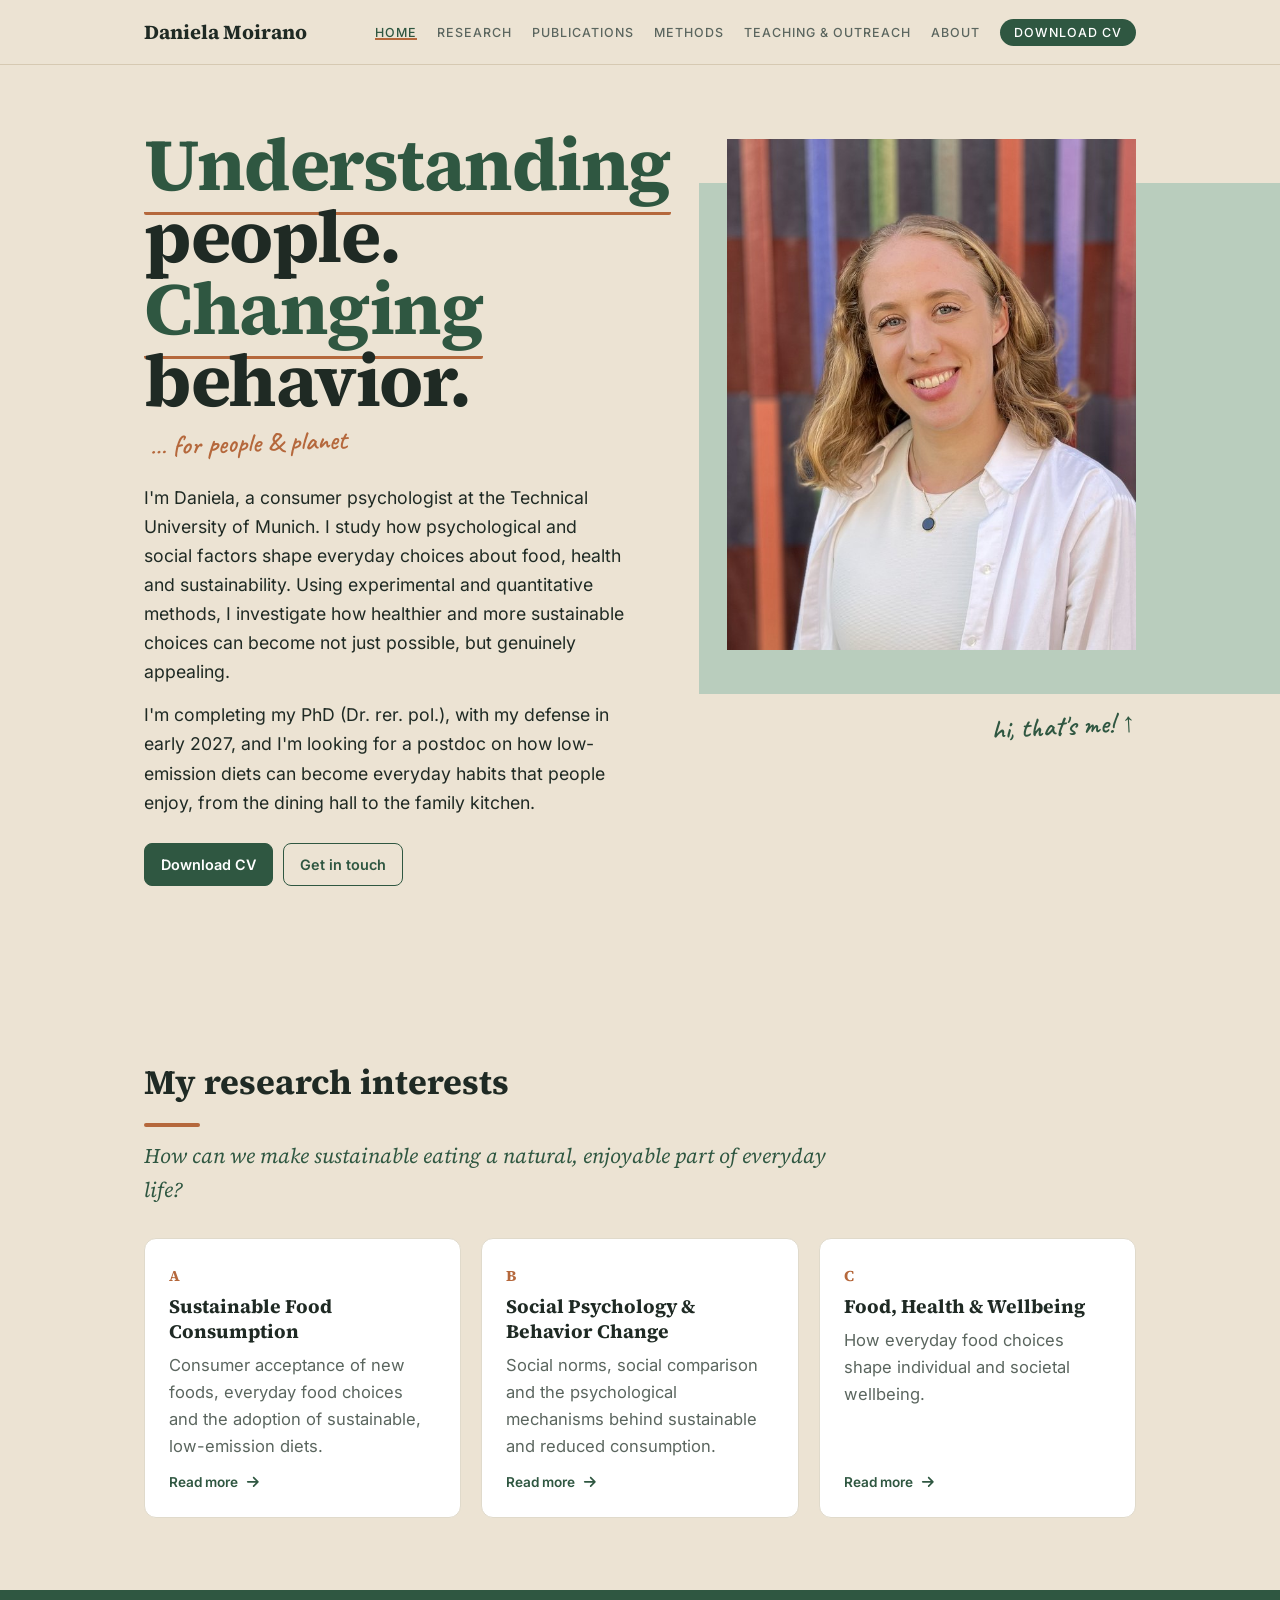
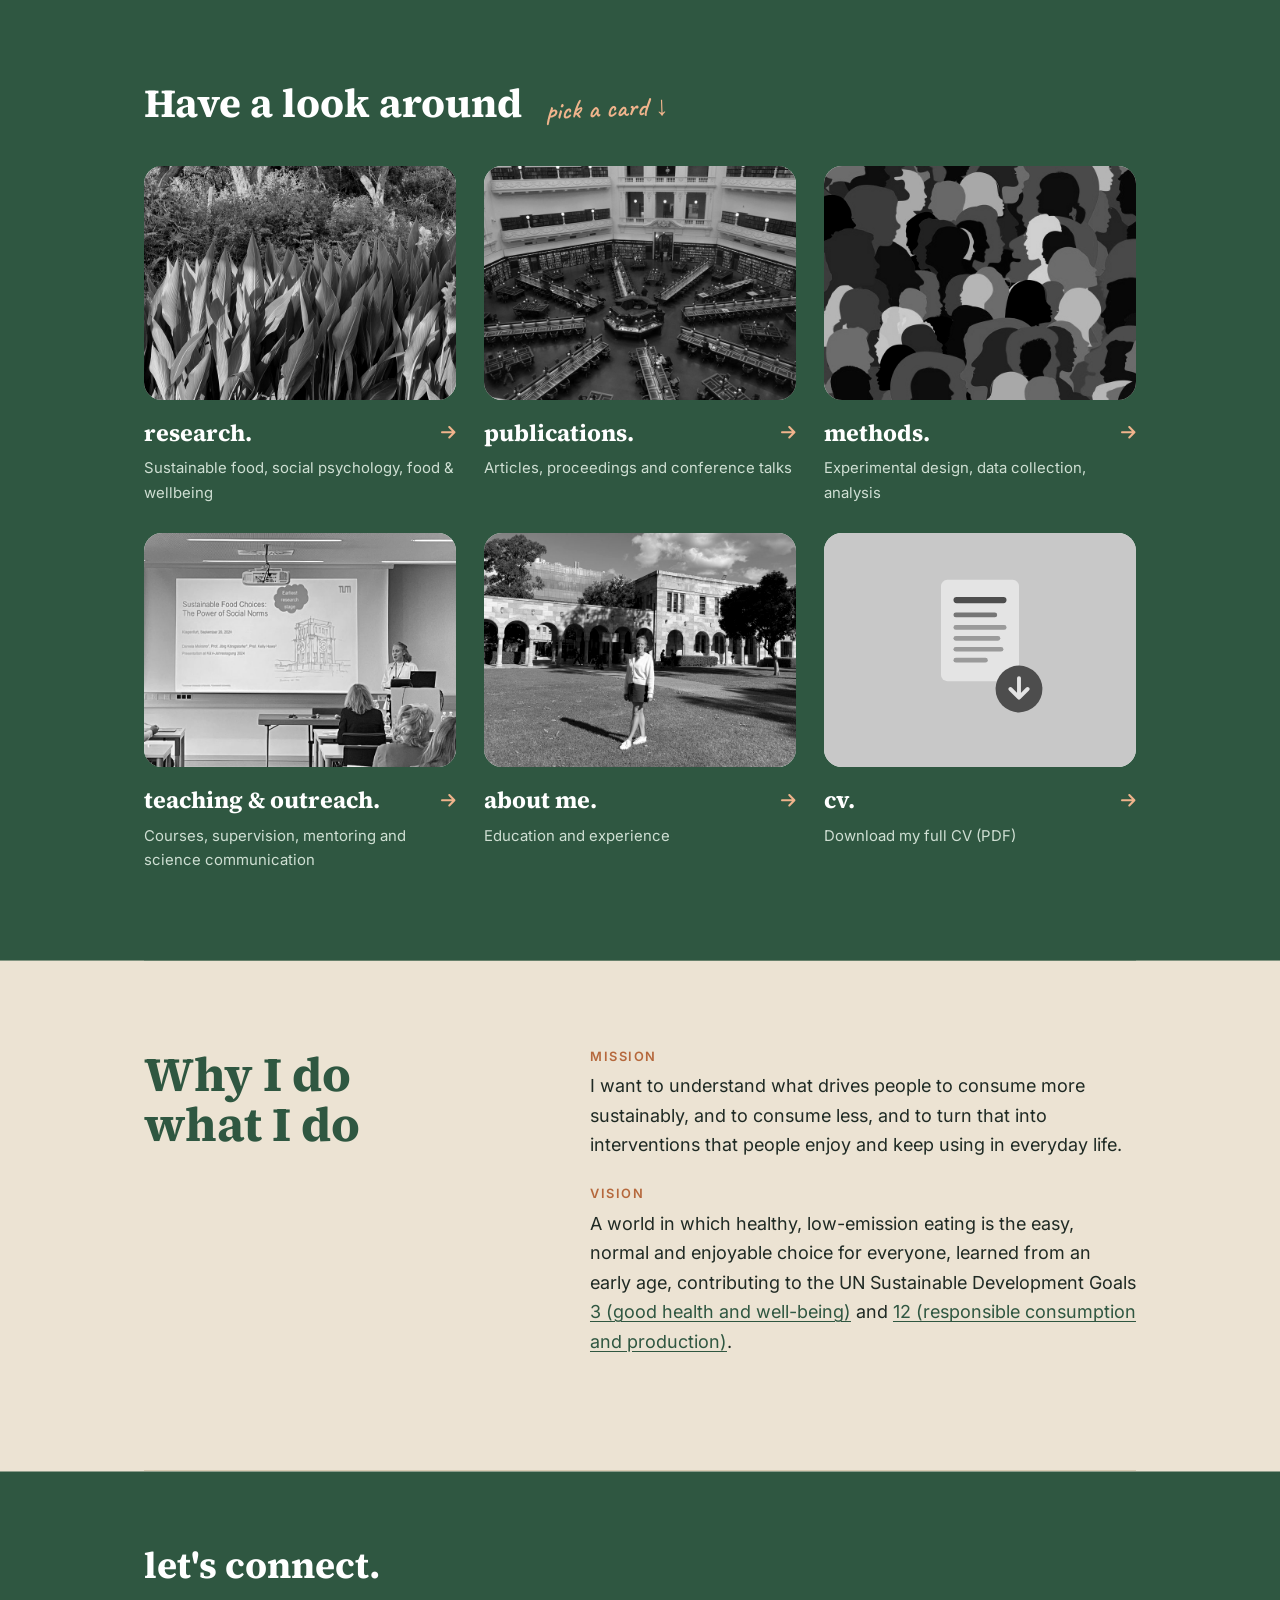
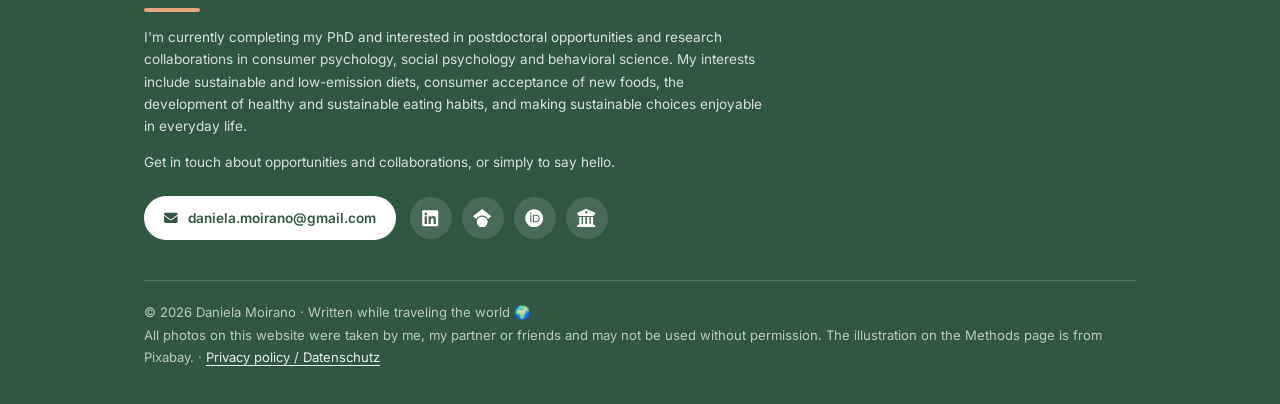
==== commit e446d831: "Fix typo in vision paragraph of index.html" ====
--- a/index.html
+++ b/index.html
@@ -137,7 +137,7 @@
       <h3>Mission</h3>
       <p>I want to understand what drives people to consume more sustainably, and to consume less, and to turn that into interventions that people enjoy and keep using in everyday life.</p>
       <h3>Vision</h3>
-      <p>A world in which healthy, low-emission eating is the easy, normal and <strong>enjoyable</strong> choice for everyone, learned from an early age, contributing to the UN Sustainable Development Goals <a href="https://sdgs.un.org/goals/goal3" target="_blank" rel="noopener">3 (good health and well-being)</a> and <a href="https://sdgs.un.org/goals/goal12" target="_blank" rel="noopener">12 (responsible consumption and production)</a>.</p>
+      <p>A world in which healthy, low-emission eating is the easy, normal and enjoyable choice for everyone, learned from an early age, contributing to the UN Sustainable Development Goals <a href="https://sdgs.un.org/goals/goal3" target="_blank" rel="noopener">3 (good health and well-being)</a> and <a href="https://sdgs.un.org/goals/goal12" target="_blank" rel="noopener">12 (responsible consumption and production)</a>.</p>
     </div>
   </section>
 </main>
